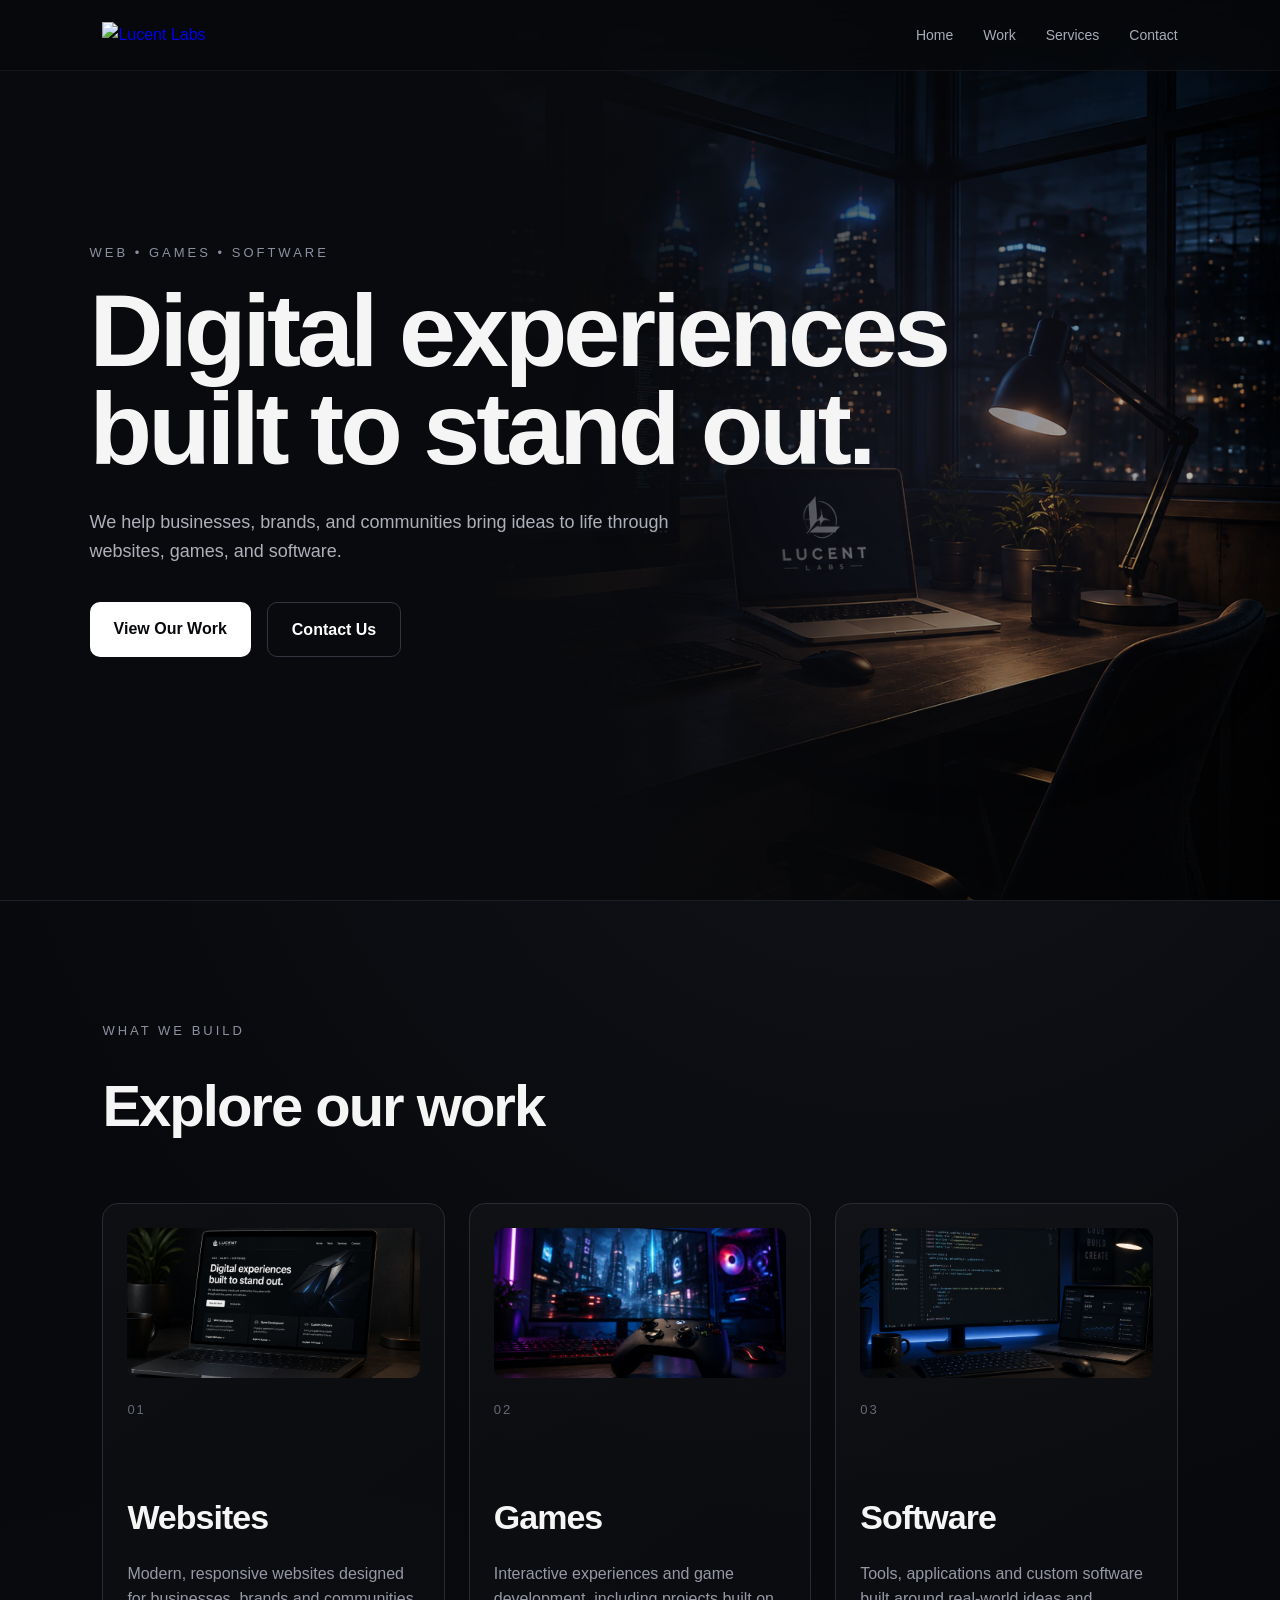
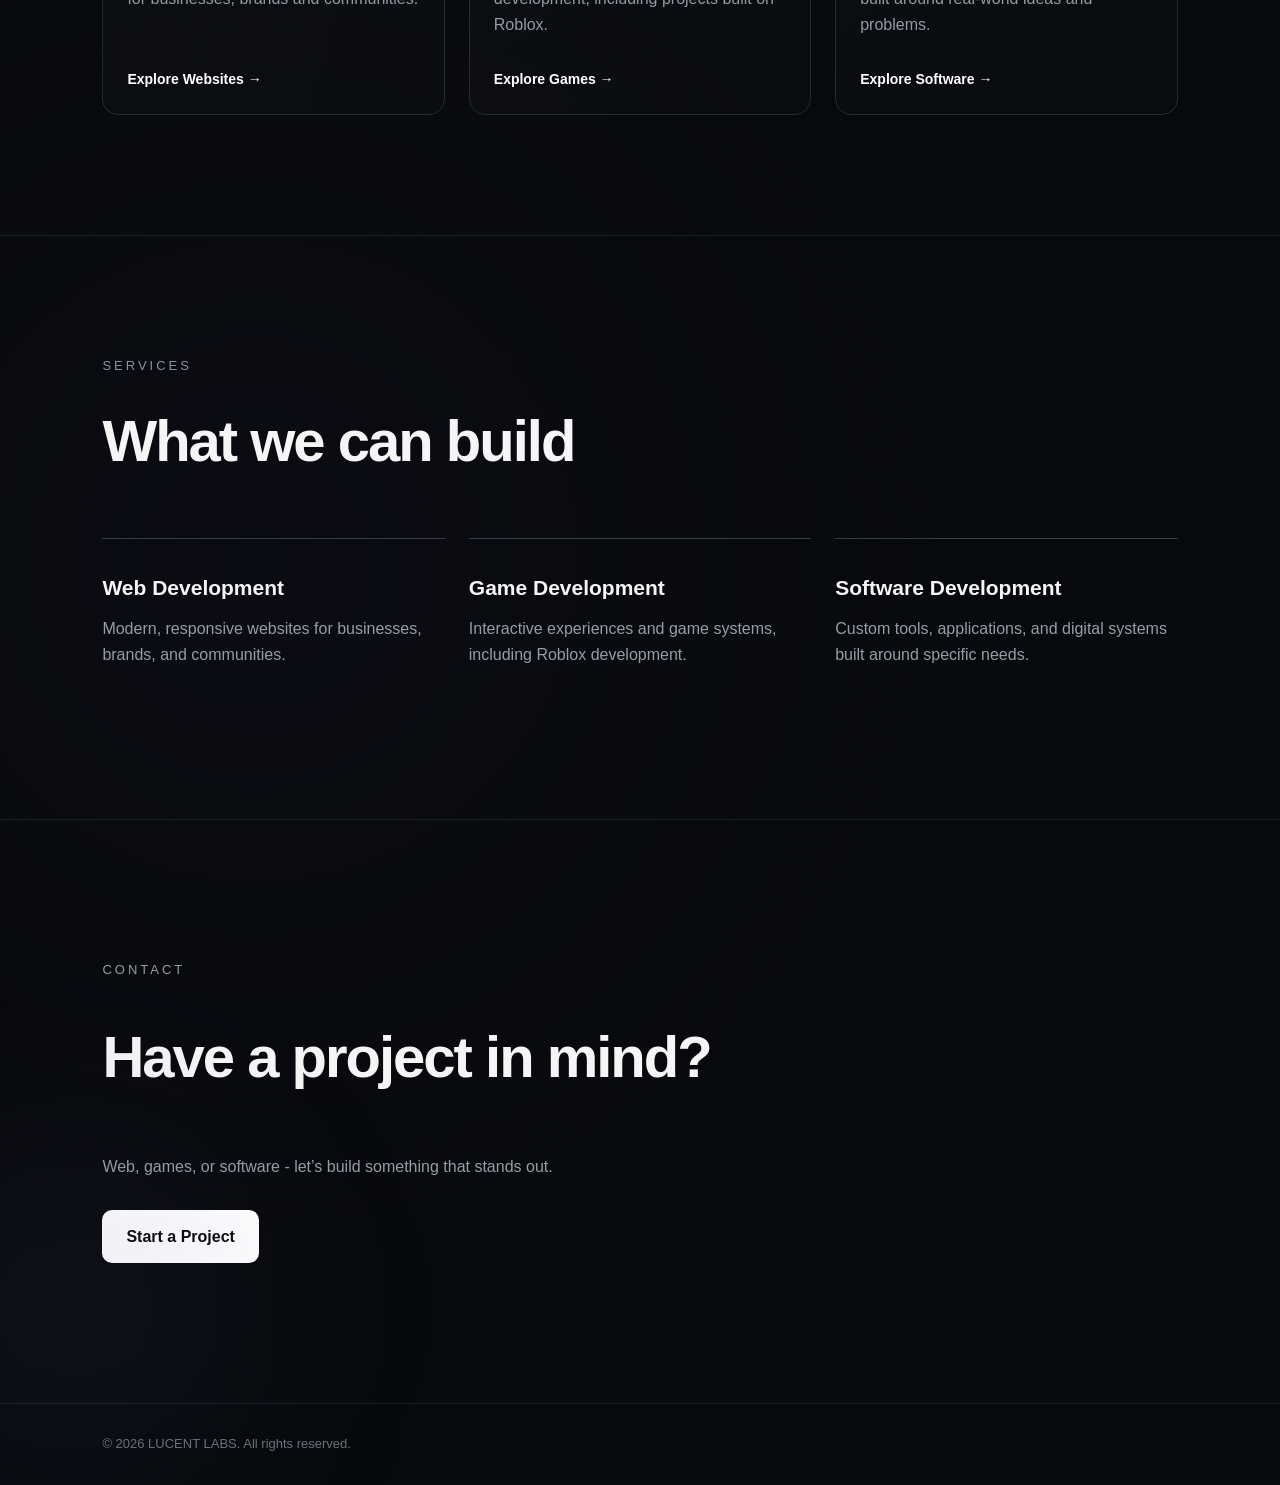
==== index.html @ 52d4daa7 "Add files via upload" ====
<!DOCTYPE html>

<html lang="en">

<head>

    <meta charset="UTF-8">

    <meta
        name="viewport"
        content="width=device-width, initial-scale=1.0"
    >

    <title>Lucent Labs | Digital Development</title>

    <link
        rel="stylesheet"
        href="style.css"
    >

</head>

<body>


    <!-- NAVIGATION -->

    <nav class="navbar">

       <a href="index.html" class="brand-logo">
    <img src="images/lucent-logo.png" alt="Lucent Labs">
</a>

        <div class="nav-links">

            <a href="#home">Home</a>

            <a href="#work">Work</a>

            <a href="#services">Services</a>

            <a href="#contact">Contact</a>

        </div>

    </nav>


    <!-- HERO SECTION -->

    <section
        class="hero"
        id="home"
    >

        <div class="hero-content">

            <p class="hero-label">
                WEB • GAMES • SOFTWARE
            </p>

            <h1>
               Digital experiences built to stand out.
            </h1>

            <p class="hero-description">

                We help businesses, brands, and communities bring ideas to life through websites, games, and software.

            </p>

            <div class="hero-buttons">

                <a
                    href="#work"
                    class="button primary-button"
                >
                    View Our Work
                </a>

                <a
                    href="#contact"
                    class="button secondary-button"
                >
                    Contact Us
                </a>

            </div>

        </div>

    </section>


    <!-- WORK -->

    <section
    class="section"
    id="work"
>

    <p class="section-label">
        WHAT WE BUILD
    </p>

    <h2>
        Explore our work
    </h2>

   <div class="work-categories">

    <!-- WEBSITES -->
    <div class="work-category">

        <div class="category-image">
            <img
                src="images/websites-preview.png"
                alt="Website development"
            >
        </div>

        <span class="category-number">
            01
        </span>

        <h3>
            Websites
        </h3>

        <p>
            Modern, responsive websites
            designed for businesses,
            brands and communities.
        </p>

        <a href="websites.html">
            Explore Websites →
        </a>

    </div>


    <!-- GAMES -->
    <div class="work-category">

        <div class="category-image">
            <img
                src="images/games-preview.png"
                alt="Game development"
            >
        </div>

        <span class="category-number">
            02
        </span>

        <h3>
            Games
        </h3>

        <p>
            Interactive experiences and
            game development, including
            projects built on Roblox.
        </p>

        <a href="games.html">
            Explore Games →
        </a>

    </div>


    <!-- SOFTWARE -->
    <div class="work-category">

        <div class="category-image">
            <img
                src="images/software-preview.png"
                alt="Software development"
            >
        </div>

        <span class="category-number">
            03
        </span>

        <h3>
            Software
        </h3>

        <p>
            Tools, applications and
            custom software built around
            real-world ideas and problems.
        </p>

        <a href="software.html">
            Explore Software →
        </a>

    </div>

</div>

</section>


    <!-- SERVICES -->

    <section
        class="section"
        id="services"
    >

        <p class="section-label">
            SERVICES
        </p>

        <h2>
            What we can build
        </h2>

        <div class="services">

            <div class="service">

                <h3>
                    Web Development
                </h3>

                <p>
                   Modern, responsive websites for businesses, brands, and communities.
                </p>

            </div>


            <div class="service">

                <h3>
                    Game Development
                </h3>

                <p>
                   Interactive experiences and game systems, including Roblox development.
                </p>

            </div>


            <div class="service">

                <h3>
                   Software Development
                </h3>

                <p>
                    Custom tools, applications, and digital systems built around specific needs.
                </p>

            </div>

        </div>

    </section>


    <!-- CONTACT -->

    <section
        class="contact"
        id="contact"
    >

        <p class="section-label">
            CONTACT
        </p>

        <h2>
            Have a project in mind?
        </h2>

        <p>
           Web, games, or software - let’s build something that stands out.
        </p>

        <a
            href="mailto:your@email.com"
            class="button primary-button"
        >
            Start a Project
        </a>

    </section>


    <!-- FOOTER -->

    <footer>

        <p>
            © 2026 LUCENT LABS. All rights reserved.
        </p>

    </footer>


    <script src="script.js"></script>

</body>

</html>
---- style.css ----
/* ---------------------------------
   RESET
--------------------------------- */

* {
    margin: 0;
    padding: 0;
    box-sizing: border-box;
}

html {
    scroll-behavior: smooth;
}

body {
    font-family: Arial, Helvetica, sans-serif;
    background:
        radial-gradient(
            circle at 70% 20%,
            rgba(80, 80, 110, 0.14),
            transparent 35%
        ),
        radial-gradient(
            circle at 20% 70%,
            rgba(40, 40, 70, 0.10),
            transparent 30%
        ),
        #08090c;

    color: #f5f5f5;
    line-height: 1.6;
    overflow-x: hidden;
}


/* ---------------------------------
   NAVIGATION
--------------------------------- */

.navbar {
    width: 100%;
    padding: 22px 8%;

    display: flex;
    align-items: center;
    justify-content: space-between;

    position: fixed;
    top: 0;
    left: 0;

    background: rgba(8, 9, 12, 0.72);
    backdrop-filter: blur(16px);

    border-bottom: 1px solid rgba(255, 255, 255, 0.05);

    z-index: 1000;
}

/* ---------------------------------
   BRAND / LOGO
--------------------------------- */

.brand-logo {
    display: flex;
    align-items: center;
    text-decoration: none;
}

.brand-logo img {
    width: 210px;
    height: auto;
    display: block;
    object-fit: contain;
}


.nav-links {
    display: flex;
    gap: 30px;
}

.nav-links a {
    color: #a9acb7;
    text-decoration: none;
    font-size: 14px;

    transition:
        color 0.2s ease,
        transform 0.2s ease;
}

.nav-links a:hover {
    color: #ffffff;
    transform: translateY(-2px);
}


/* ---------------------------------
   HERO
--------------------------------- */

.hero {
    min-height: 100vh;
    display: flex;
    align-items: center;

    background-image:
        linear-gradient(
            90deg,
            #090a0d 0%,
            #090a0d 35%,
            rgba(9, 10, 13, 0.92) 50%,
            rgba(9, 10, 13, 0.55) 70%,
            rgba(9, 10, 13, 0.15) 100%
        ),
        url("images/Hero-background.png");

    background-size: cover;
    background-position: center right;
    background-repeat: no-repeat;
}

.hero::before {
    content: "";

    position: absolute;

    width: 420px;
    height: 420px;

    right: 8%;
    top: 24%;

    background: rgba(110, 110, 160, 0.12);

    border-radius: 50%;

    filter: blur(100px);

    pointer-events: none;
}

.hero-content {
    max-width: 900px;
    position: relative;
    z-index: 2;

    margin-left: 7%;
}

.hero-label,
.section-label {
    color: #8d90a0;

    font-size: 13px;
    letter-spacing: 3px;

    margin-bottom: 18px;
}

.hero h1 {
    font-size: clamp(54px, 8vw, 105px);

    line-height: 0.96;

    max-width: 1000px;

    letter-spacing: -4px;

    margin-bottom: 30px;
}

.hero-description {
    color: #aeb0b9;

    max-width: 620px;

    font-size: 18px;

    margin-bottom: 36px;
}


/* ---------------------------------
   BUTTONS
--------------------------------- */

.hero-buttons {
    display: flex;
    gap: 16px;
    flex-wrap: wrap;
}

.button {
    display: inline-block;

    padding: 14px 24px;

    border-radius: 10px;

    text-decoration: none;

    font-weight: 600;

    transition:
        transform 0.2s ease,
        background 0.2s ease,
        border-color 0.2s ease,
        box-shadow 0.2s ease;
}

.primary-button {
    background: white;
    color: #08090c;

    box-shadow: 0 0 0 rgba(255, 255, 255, 0);
}

.primary-button:hover {
    transform: translateY(-3px);

    box-shadow:
        0 10px 30px rgba(255, 255, 255, 0.10);
}

.secondary-button {
    border: 1px solid #34363f;
    color: white;
}

.secondary-button:hover {
    transform: translateY(-3px);

    background: #15161c;
    border-color: #555865;
}


/* ---------------------------------
   GENERAL SECTIONS
--------------------------------- */

.section {
    padding: 120px 8%;

    border-top: 1px solid #1d1f27;
}

.section h2,
.contact h2 {
    font-size: clamp(38px, 5vw, 58px);

    letter-spacing: -2px;

    margin-bottom: 50px;
}


/* ---------------------------------
   PROJECTS
--------------------------------- */

.projects {
    display: grid;

    grid-template-columns:
        repeat(3, 1fr);

    gap: 24px;
}

.project-card {
    padding: 16px;

    border: 1px solid #23252d;

    border-radius: 16px;

    background:
        linear-gradient(
            145deg,
            rgba(255, 255, 255, 0.025),
            rgba(255, 255, 255, 0.005)
        ),
        #0d0e12;

    transition:
        transform 0.25s ease,
        border-color 0.25s ease,
        box-shadow 0.25s ease;
}

.project-card:hover {
    transform: translateY(-8px);

    border-color: #4a4d58;

    box-shadow:
        0 20px 50px rgba(0, 0, 0, 0.25);
}

.project-image {
    height: 250px;

    background:
        linear-gradient(
            145deg,
            #17191f,
            #111217
        );

    border-radius: 12px;

    display: flex;

    align-items: center;
    justify-content: center;

    color: #70737f;

    margin-bottom: 22px;

    border:
        1px solid rgba(255, 255, 255, 0.035);
}

.project-card h3 {
    font-size: 20px;

    margin-bottom: 8px;
}

.project-card p {
    color: #9699a5;
}


/* ---------------------------------
   SERVICES
--------------------------------- */

.services {
    display: grid;

    grid-template-columns:
        repeat(3, 1fr);

    gap: 24px;
}

.service {
    padding: 32px 0;

    border-top:
        1px solid #3a3c46;
}

.service h3 {
    margin-bottom: 12px;

    font-size: 21px;
}

.service p {
    color: #999ca7;
}


/* ---------------------------------
   CONTACT
--------------------------------- */

.contact {
    padding: 140px 8%;

    border-top: 1px solid #1d1f27;

    position: relative;
}

.contact::before {
    content: "";

    position: absolute;

    width: 350px;
    height: 350px;

    left: -100px;
    bottom: -80px;

    background: rgba(90, 90, 140, 0.10);

    border-radius: 50%;

    filter: blur(100px);

    pointer-events: none;
}

.contact p {
    color: #999ca7;

    margin-bottom: 30px;

    max-width: 520px;
}

/* ---------------------------------
   WORK CATEGORIES
--------------------------------- */

.work-categories {
    display: grid;
    grid-template-columns: repeat(3, 1fr);
    gap: 24px;
    align-items: stretch;
}


.work-category {
    min-height: 460px;
    padding: 24px;

    display: flex;
    flex-direction: column;

    border: 1px solid #292b34;
    border-radius: 16px;

    background: linear-gradient(
        145deg,
        rgba(255, 255, 255, 0.025),
        rgba(255, 255, 255, 0.008)
    );

    transition:
        transform 0.25s ease,
        border-color 0.25s ease,
        background 0.25s ease;
}

.category-image {
    width: 100%;
    height: 150px;
    overflow: hidden;
    border-radius: 10px;
    margin-bottom: 22px;
}

.category-image img {
    width: 100%;
    height: 100%;
    object-fit: cover;
    display: block;
}

.work-category:hover .category-image img {
    transform: scale(1.04);
    filter: brightness(0.85);
}


.work-category:hover {
    transform: translateY(-8px);

    border-color: #555865;

    background:
        linear-gradient(
            145deg,
            rgba(255, 255, 255, 0.045),
            rgba(255, 255, 255, 0.008)
        ),
        #0d0e12;
}


.category-number {
    color: #666975;

    font-size: 13px;

    letter-spacing: 2px;

    margin-bottom: 70px;
}


.work-category h3 {
    font-size: 34px;

    letter-spacing: -1px;

    margin-bottom: 16px;
}


.work-category p {
    color: #9699a5;

    margin-bottom: 30px;

    max-width: 320px;
}


.work-category a {
    margin-top: auto;

    color: white;

    text-decoration: none;

    font-size: 14px;

    font-weight: 600;

    transition: 0.2s ease;
}


.work-category a:hover {
    opacity: 0.65;
}


/* MOBILE */

@media (max-width: 800px) {

    .work-categories {
        grid-template-columns: 1fr;
    }

}

/* ---------------------------------
   FOOTER
--------------------------------- */

footer {
    padding: 30px 8%;

    border-top: 1px solid #1d1f27;

    color: #6e707a;

    font-size: 13px;
}


/* ---------------------------------
   SCROLL ANIMATIONS
--------------------------------- */

.reveal {
    opacity: 0;

    transform: translateY(35px);

    transition:
        opacity 0.7s ease,
        transform 0.7s ease;
}

.reveal.active {
    opacity: 1;

    transform: translateY(0);
}


/* ---------------------------------
   HERO ENTRANCE
--------------------------------- */

.hero-content > * {
    opacity: 0;

    transform: translateY(25px);

    animation:
        heroFade 0.8s ease forwards;
}

.hero-content > *:nth-child(1) {
    animation-delay: 0.1s;
}

.hero-content > *:nth-child(2) {
    animation-delay: 0.22s;
}

.hero-content > *:nth-child(3) {
    animation-delay: 0.34s;
}

.hero-content > *:nth-child(4) {
    animation-delay: 0.46s;
}

@keyframes heroFade {
    to {
        opacity: 1;
        transform: translateY(0);
    }
}


/* ---------------------------------
   MOBILE
--------------------------------- */

@media (max-width: 800px) {

    .navbar {
        padding:
            20px 6%;
    }

    .nav-links {
        display: none;
    }

    .hero {
        padding:
            120px 6%
            70px;
    }

    .hero h1 {
        font-size: 52px;

        letter-spacing: -2px;
    }

    .section,
    .contact {
        padding:
            90px 6%;
    }

    .projects,
    .services {
        grid-template-columns:
            1fr;
    }

    .project-image {
        height: 220px;
    }

}
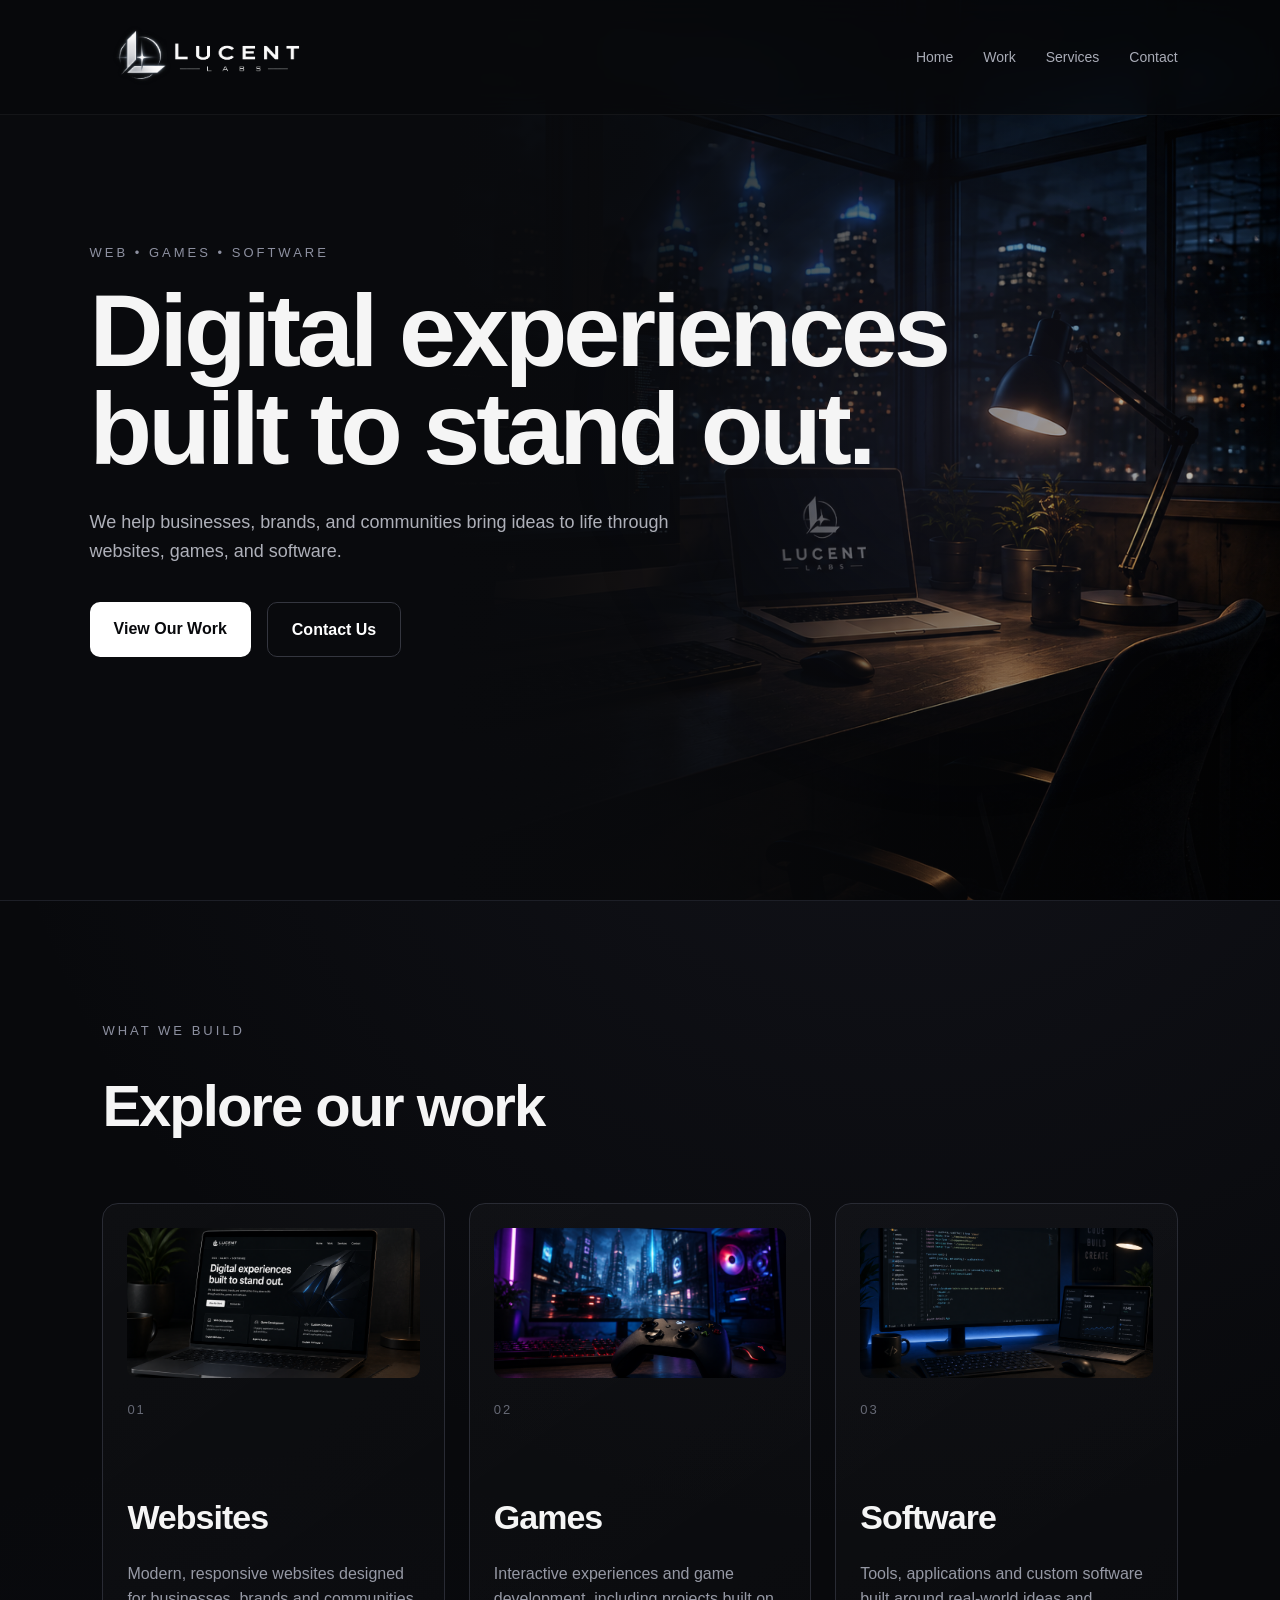
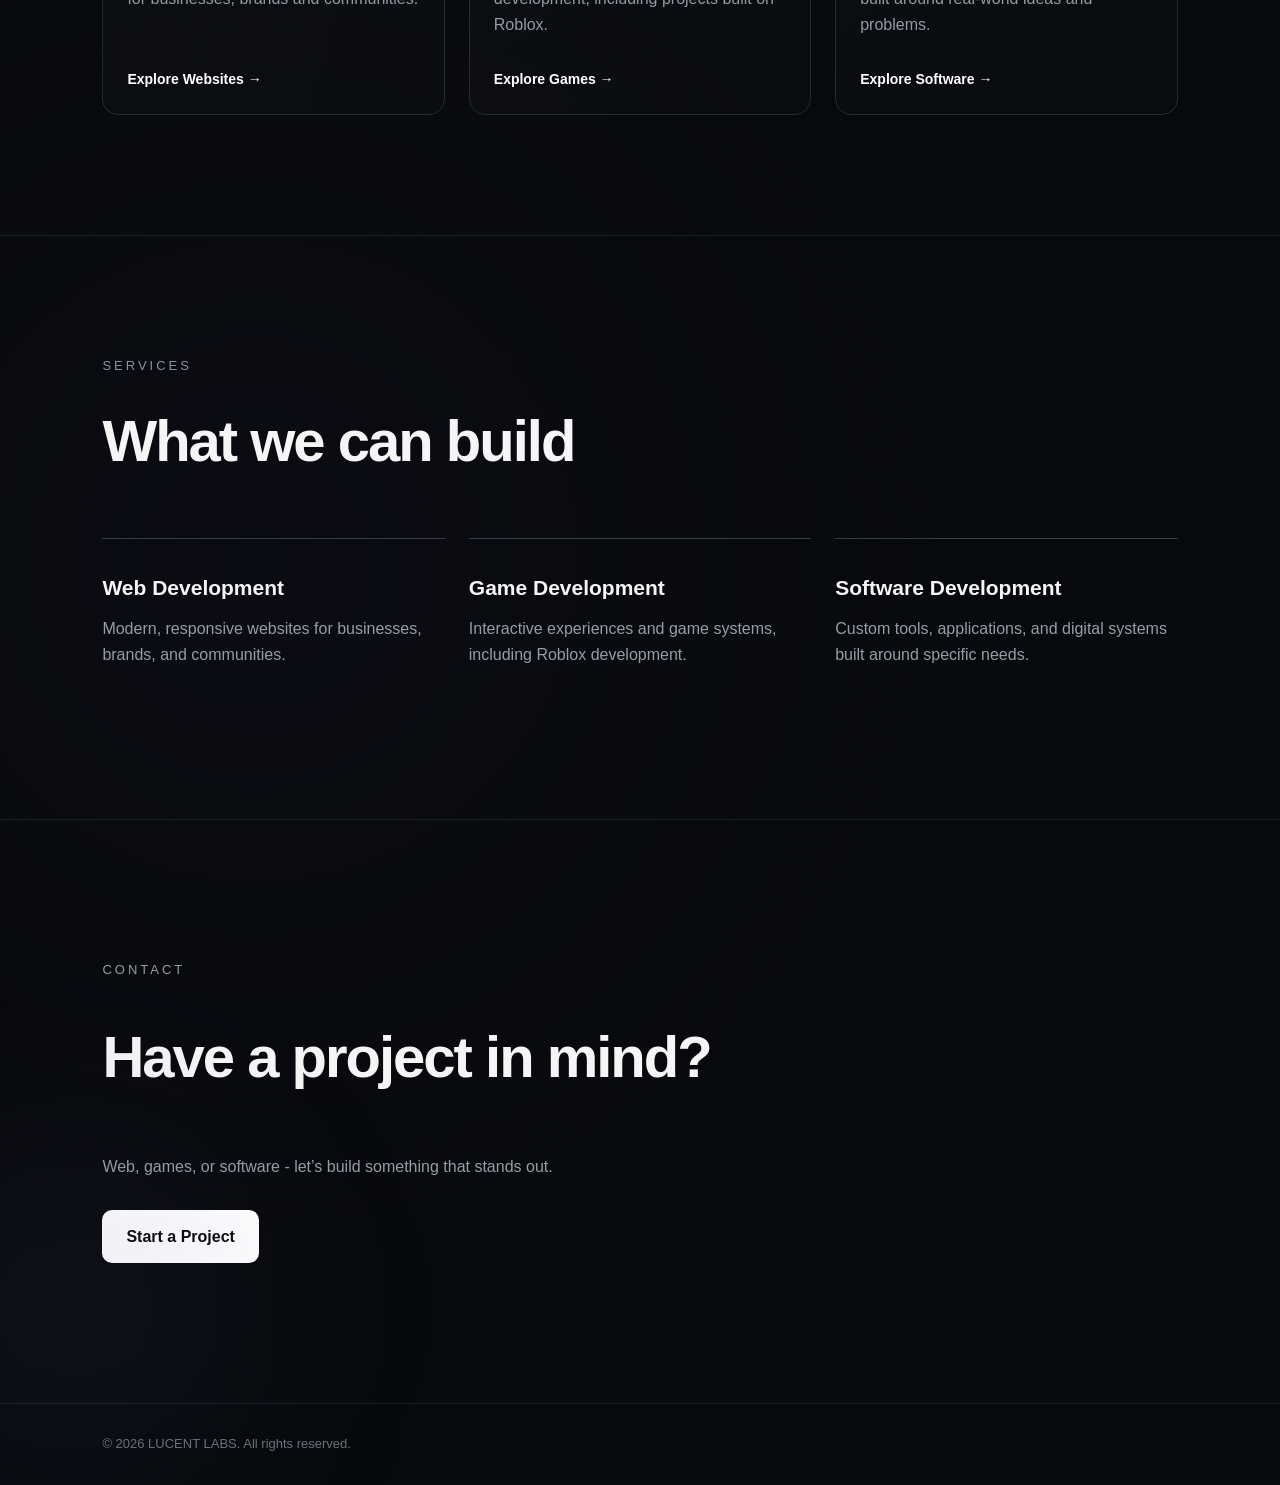
==== commit abedc2e2: "Added contact page and added discord link" ====
--- a/index.html
+++ b/index.html
@@ -286,7 +286,7 @@
         </p>
 
         <a
-            href="mailto:your@email.com"
+            href="contact.html"
             class="button primary-button"
         >
             Start a Project
--- a/style.css
+++ b/style.css
@@ -525,6 +525,166 @@
     opacity: 0.65;
 }
 
+/* ---------------------------------
+   CONTACT PAGE
+---------------------------------- */
+
+.contact-page {
+    min-height: 100vh;
+    padding: 180px 8% 100px;
+    background:
+        radial-gradient(
+            circle at 80% 20%,
+            rgba(255, 255, 255, 0.04),
+            transparent 35%
+        ),
+        #090a0d;
+}
+
+.contact-page h1 {
+    max-width: 850px;
+    margin-top: 18px;
+    margin-bottom: 24px;
+
+    font-size: clamp(48px, 7vw, 90px);
+    line-height: 0.95;
+    letter-spacing: -3px;
+}
+
+.contact-intro {
+    max-width: 720px;
+
+    color: #a6a9b2;
+
+    font-size: 18px;
+    line-height: 1.7;
+
+    margin-bottom: 70px;
+}
+
+
+/* CONTACT CARDS */
+
+.contact-options {
+    display: grid;
+    grid-template-columns: repeat(2, 1fr);
+
+    gap: 24px;
+
+    max-width: 1100px;
+}
+
+.contact-card {
+    min-height: 320px;
+
+    padding: 36px;
+
+    display: flex;
+    flex-direction: column;
+
+    border: 1px solid #292b34;
+    border-radius: 16px;
+
+    background: linear-gradient(
+        145deg,
+        rgba(255, 255, 255, 0.025),
+        rgba(255, 255, 255, 0.008)
+    );
+
+    transition:
+        transform 0.25s ease,
+        border-color 0.25s ease;
+}
+
+.contact-card:hover {
+    transform: translateY(-6px);
+    border-color: #4a4d58;
+}
+
+.contact-number {
+    color: #6f727c;
+
+    font-size: 13px;
+    letter-spacing: 2px;
+
+    margin-bottom: 40px;
+}
+
+.contact-card h2 {
+    font-size: 34px;
+
+    margin-bottom: 16px;
+}
+
+.contact-card p {
+    max-width: 440px;
+
+    color: #9c9fa8;
+
+    line-height: 1.7;
+}
+
+.contact-link {
+    margin-top: auto;
+
+    color: #ffffff;
+
+    text-decoration: none;
+
+    font-weight: 600;
+}
+
+.contact-link:hover {
+    opacity: 0.7;
+}
+
+
+/* CONTACT INFORMATION */
+
+.contact-note {
+    max-width: 900px;
+
+    margin-top: 100px;
+    padding-top: 60px;
+
+    border-top: 1px solid #292b34;
+}
+
+.contact-note h2 {
+    font-size: 42px;
+
+    margin-top: 14px;
+    margin-bottom: 20px;
+}
+
+.contact-note p:last-child {
+    max-width: 700px;
+
+    color: #9c9fa8;
+
+    line-height: 1.7;
+}
+
+
+/* MOBILE */
+
+@media (max-width: 800px) {
+
+    .contact-page {
+        padding:
+            140px 6%
+            80px;
+    }
+
+    .contact-options {
+        grid-template-columns: 1fr;
+    }
+
+    .contact-page h1 {
+        letter-spacing: -2px;
+    }
+
+}
 
 /* MOBILE */
 
@@ -652,4 +812,5 @@
         height: 220px;
     }
 
-}+}
+
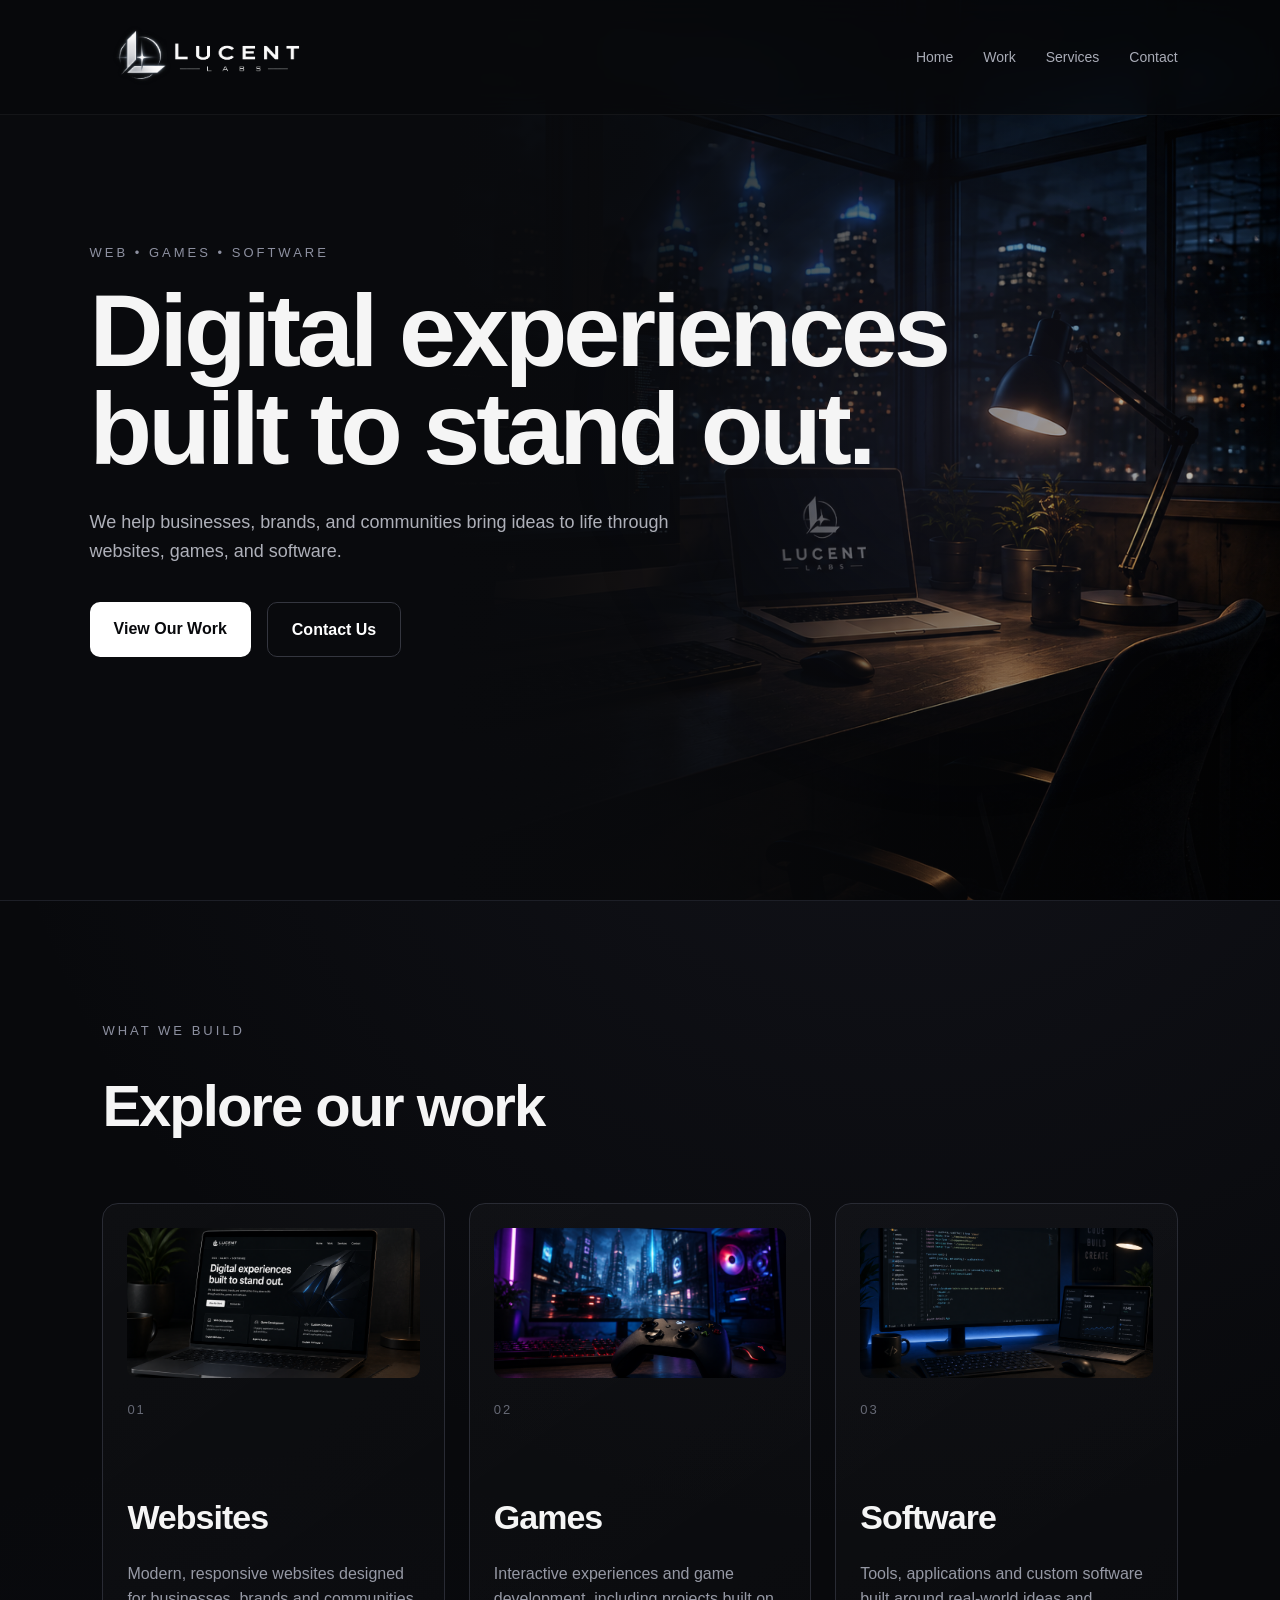
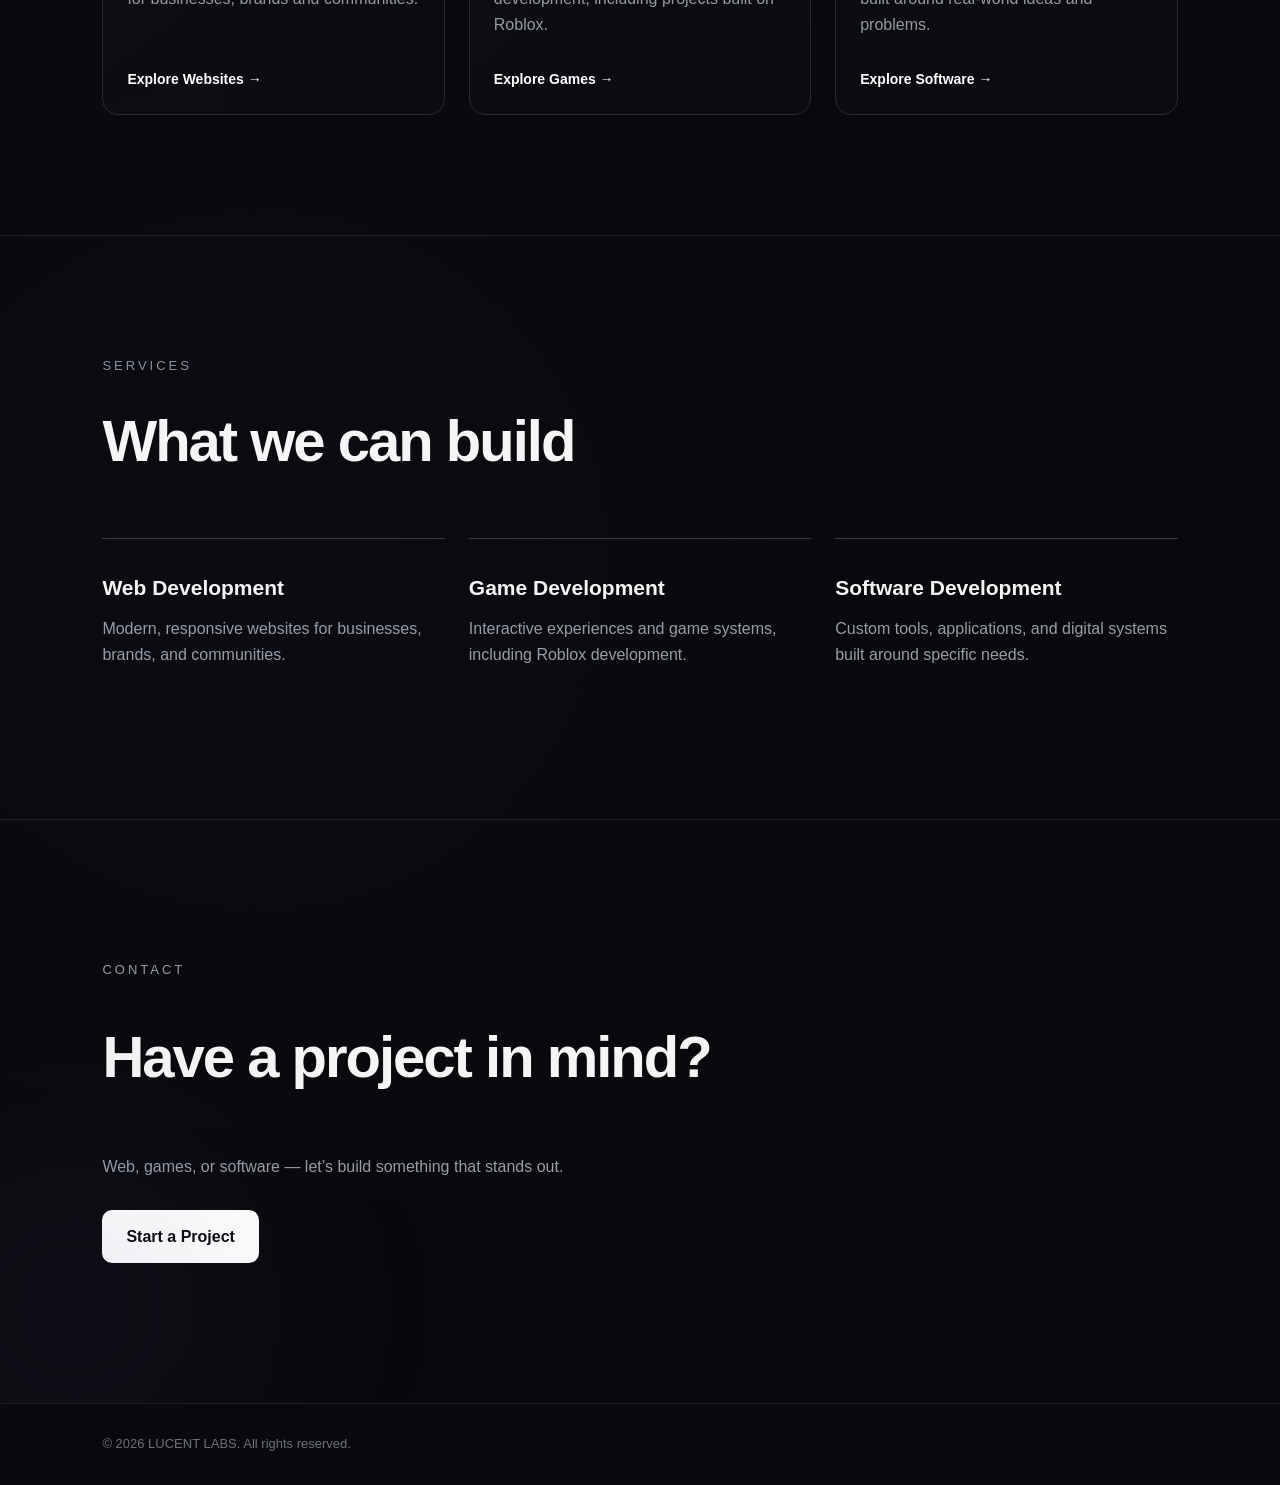
==== commit fe859046: "Mobile update and backend script fix" ====
--- a/index.html
+++ b/index.html
@@ -23,30 +23,223 @@
 <body>
 
 
-    <!-- NAVIGATION -->
+    <!-- =========================================
+         NAVIGATION
+    ========================================== -->
 
     <nav class="navbar">
 
-       <a href="index.html" class="brand-logo">
-    <img src="images/lucent-logo.png" alt="Lucent Labs">
-</a>
+        <a
+            href="index.html"
+            class="brand-logo"
+        >
+            <img
+                src="images/lucent-logo.png"
+                alt="Lucent Labs"
+            >
+        </a>
+
+
+        <!-- DESKTOP NAVIGATION -->
 
         <div class="nav-links">
 
-            <a href="#home">Home</a>
-
-            <a href="#work">Work</a>
-
-            <a href="#services">Services</a>
-
-            <a href="#contact">Contact</a>
+            <a href="#home">
+                Home
+            </a>
+
+            <a href="#work">
+                Work
+            </a>
+
+            <a href="#services">
+                Services
+            </a>
+
+            <a href="#contact">
+                Contact
+            </a>
 
         </div>
 
+
+        <!-- MOBILE MENU BUTTON -->
+
+        <button
+            class="mobile-menu-button"
+            id="mobileMenuButton"
+            aria-label="Open navigation"
+            aria-expanded="false"
+        >
+
+            <span></span>
+            <span></span>
+            <span></span>
+
+        </button>
+
     </nav>
 
 
-    <!-- HERO SECTION -->
+    <!-- =========================================
+         MOBILE MENU OVERLAY
+    ========================================== -->
+
+    <div
+        class="mobile-menu-overlay"
+        id="mobileMenuOverlay"
+    ></div>
+
+
+    <!-- =========================================
+         MOBILE SIDE MENU
+    ========================================== -->
+
+    <aside
+        class="mobile-menu"
+        id="mobileMenu"
+        aria-hidden="true"
+    >
+
+        <div class="mobile-menu-top">
+
+            <div>
+
+                <span class="mobile-menu-label">
+                    LUCENT LABS
+                </span>
+
+                <p>
+                    Navigation
+                </p>
+
+            </div>
+
+
+            <button
+                class="mobile-menu-close"
+                id="mobileMenuClose"
+                aria-label="Close navigation"
+            >
+                ×
+            </button>
+
+        </div>
+
+
+        <nav class="mobile-menu-nav">
+
+            <a href="#home">
+
+                <span>
+                    01
+                </span>
+
+                <strong>
+                    Home
+                </strong>
+
+            </a>
+
+
+            <a href="#work">
+
+                <span>
+                    02
+                </span>
+
+                <strong>
+                    Our Work
+                </strong>
+
+            </a>
+
+
+            <a href="#services">
+
+                <span>
+                    03
+                </span>
+
+                <strong>
+                    Services
+                </strong>
+
+            </a>
+
+
+            <a href="websites.html">
+
+                <span>
+                    04
+                </span>
+
+                <strong>
+                    Websites
+                </strong>
+
+            </a>
+
+
+            <a href="games.html">
+
+                <span>
+                    05
+                </span>
+
+                <strong>
+                    Games
+                </strong>
+
+            </a>
+
+
+            <a href="software.html">
+
+                <span>
+                    06
+                </span>
+
+                <strong>
+                    Software
+                </strong>
+
+            </a>
+
+
+            <a href="#contact">
+
+                <span>
+                    07
+                </span>
+
+                <strong>
+                    Contact
+                </strong>
+
+            </a>
+
+        </nav>
+
+
+        <div class="mobile-menu-footer">
+
+            <span>
+                WEB • GAMES • SOFTWARE
+            </span>
+
+            <span>
+                © 2026
+            </span>
+
+        </div>
+
+    </aside>
+
+
+    <!-- =========================================
+         HERO
+    ========================================== -->
 
     <section
         class="hero"
@@ -60,14 +253,16 @@
             </p>
 
             <h1>
-               Digital experiences built to stand out.
+                Digital experiences built to stand out.
             </h1>
 
             <p class="hero-description">
 
-                We help businesses, brands, and communities bring ideas to life through websites, games, and software.
+                We help businesses, brands, and communities bring
+                ideas to life through websites, games, and software.
 
             </p>
+
 
             <div class="hero-buttons">
 
@@ -92,121 +287,134 @@
     </section>
 
 
-    <!-- WORK -->
+    <!-- =========================================
+         WORK
+    ========================================== -->
 
     <section
-    class="section"
-    id="work"
->
-
-    <p class="section-label">
-        WHAT WE BUILD
-    </p>
-
-    <h2>
-        Explore our work
-    </h2>
-
-   <div class="work-categories">
-
-    <!-- WEBSITES -->
-    <div class="work-category">
-
-        <div class="category-image">
-            <img
-                src="images/websites-preview.png"
-                alt="Website development"
-            >
+        class="section"
+        id="work"
+    >
+
+        <p class="section-label">
+            WHAT WE BUILD
+        </p>
+
+        <h2>
+            Explore our work
+        </h2>
+
+
+        <div class="work-categories">
+
+
+            <!-- WEBSITES -->
+
+            <div class="work-category">
+
+                <div class="category-image">
+
+                    <img
+                        src="images/websites-preview.png"
+                        alt="Website development"
+                    >
+
+                </div>
+
+
+                <span class="category-number">
+                    01
+                </span>
+
+                <h3>
+                    Websites
+                </h3>
+
+                <p>
+                    Modern, responsive websites designed for
+                    businesses, brands and communities.
+                </p>
+
+                <a href="websites.html">
+                    Explore Websites →
+                </a>
+
+            </div>
+
+
+            <!-- GAMES -->
+
+            <div class="work-category">
+
+                <div class="category-image">
+
+                    <img
+                        src="images/games-preview.png"
+                        alt="Game development"
+                    >
+
+                </div>
+
+                <span class="category-number">
+                    02
+                </span>
+
+                <h3>
+                    Games
+                </h3>
+
+                <p>
+                    Interactive experiences and game development,
+                    including projects built on Roblox.
+                </p>
+
+                <a href="games.html">
+                    Explore Games →
+                </a>
+
+            </div>
+
+
+            <!-- SOFTWARE -->
+
+            <div class="work-category">
+
+                <div class="category-image">
+
+                    <img
+                        src="images/software-preview.png"
+                        alt="Software development"
+                    >
+
+                </div>
+
+                <span class="category-number">
+                    03
+                </span>
+
+                <h3>
+                    Software
+                </h3>
+
+                <p>
+                    Tools, applications and custom software built
+                    around real-world ideas and problems.
+                </p>
+
+                <a href="software.html">
+                    Explore Software →
+                </a>
+
+            </div>
+
         </div>
 
-        <span class="category-number">
-            01
-        </span>
-
-        <h3>
-            Websites
-        </h3>
-
-        <p>
-            Modern, responsive websites
-            designed for businesses,
-            brands and communities.
-        </p>
-
-        <a href="websites.html">
-            Explore Websites →
-        </a>
-
-    </div>
-
-
-    <!-- GAMES -->
-    <div class="work-category">
-
-        <div class="category-image">
-            <img
-                src="images/games-preview.png"
-                alt="Game development"
-            >
-        </div>
-
-        <span class="category-number">
-            02
-        </span>
-
-        <h3>
-            Games
-        </h3>
-
-        <p>
-            Interactive experiences and
-            game development, including
-            projects built on Roblox.
-        </p>
-
-        <a href="games.html">
-            Explore Games →
-        </a>
-
-    </div>
-
-
-    <!-- SOFTWARE -->
-    <div class="work-category">
-
-        <div class="category-image">
-            <img
-                src="images/software-preview.png"
-                alt="Software development"
-            >
-        </div>
-
-        <span class="category-number">
-            03
-        </span>
-
-        <h3>
-            Software
-        </h3>
-
-        <p>
-            Tools, applications and
-            custom software built around
-            real-world ideas and problems.
-        </p>
-
-        <a href="software.html">
-            Explore Software →
-        </a>
-
-    </div>
-
-</div>
-
-</section>
-
-
-    <!-- SERVICES -->
+    </section>
+
+
+    <!-- =========================================
+         SERVICES
+    ========================================== -->
 
     <section
         class="section"
@@ -221,7 +429,9 @@
             What we can build
         </h2>
 
+
         <div class="services">
+
 
             <div class="service">
 
@@ -230,7 +440,8 @@
                 </h3>
 
                 <p>
-                   Modern, responsive websites for businesses, brands, and communities.
+                    Modern, responsive websites for businesses,
+                    brands, and communities.
                 </p>
 
             </div>
@@ -243,7 +454,8 @@
                 </h3>
 
                 <p>
-                   Interactive experiences and game systems, including Roblox development.
+                    Interactive experiences and game systems,
+                    including Roblox development.
                 </p>
 
             </div>
@@ -252,11 +464,12 @@
             <div class="service">
 
                 <h3>
-                   Software Development
+                    Software Development
                 </h3>
 
                 <p>
-                    Custom tools, applications, and digital systems built around specific needs.
+                    Custom tools, applications, and digital systems
+                    built around specific needs.
                 </p>
 
             </div>
@@ -266,7 +479,9 @@
     </section>
 
 
-    <!-- CONTACT -->
+    <!-- =========================================
+         CONTACT
+    ========================================== -->
 
     <section
         class="contact"
@@ -282,7 +497,8 @@
         </h2>
 
         <p>
-           Web, games, or software - let’s build something that stands out.
+            Web, games, or software — let’s build something
+            that stands out.
         </p>
 
         <a
@@ -295,7 +511,9 @@
     </section>
 
 
-    <!-- FOOTER -->
+    <!-- =========================================
+         FOOTER
+    ========================================== -->
 
     <footer>
 
--- a/style.css
+++ b/style.css
@@ -1,6 +1,6 @@
-/* ---------------------------------
+/* =============================================
    RESET
---------------------------------- */
+============================================= */
 
 * {
     margin: 0;
@@ -8,12 +8,18 @@
     box-sizing: border-box;
 }
 
+
 html {
     scroll-behavior: smooth;
 }
 
+
 body {
-    font-family: Arial, Helvetica, sans-serif;
+    font-family:
+        Arial,
+        Helvetica,
+        sans-serif;
+
     background:
         radial-gradient(
             circle at 70% 20%,
@@ -28,17 +34,30 @@
         #08090c;
 
     color: #f5f5f5;
+
     line-height: 1.6;
+
     overflow-x: hidden;
 }
 
 
-/* ---------------------------------
+body.menu-open {
+    overflow: hidden;
+}
+
+
+button {
+    font: inherit;
+}
+
+
+/* =============================================
    NAVIGATION
---------------------------------- */
+============================================= */
 
 .navbar {
     width: 100%;
+
     padding: 22px 8%;
 
     display: flex;
@@ -46,43 +65,65 @@
     justify-content: space-between;
 
     position: fixed;
+
     top: 0;
     left: 0;
 
-    background: rgba(8, 9, 12, 0.72);
-    backdrop-filter: blur(16px);
-
-    border-bottom: 1px solid rgba(255, 255, 255, 0.05);
+    background:
+        rgba(8, 9, 12, 0.72);
+
+    backdrop-filter:
+        blur(16px);
+
+    -webkit-backdrop-filter:
+        blur(16px);
+
+    border-bottom:
+        1px solid rgba(255, 255, 255, 0.05);
 
     z-index: 1000;
 }
 
-/* ---------------------------------
-   BRAND / LOGO
---------------------------------- */
+
+/* =============================================
+   BRAND
+============================================= */
 
 .brand-logo {
     display: flex;
     align-items: center;
+
     text-decoration: none;
 }
+
 
 .brand-logo img {
     width: 210px;
+
     height: auto;
+
     display: block;
+
     object-fit: contain;
 }
 
+
+/* =============================================
+   DESKTOP NAV
+============================================= */
 
 .nav-links {
     display: flex;
+
     gap: 30px;
 }
+
 
 .nav-links a {
     color: #a9acb7;
+
     text-decoration: none;
+
     font-size: 14px;
 
     transition:
@@ -90,20 +131,37 @@
         transform 0.2s ease;
 }
 
+
 .nav-links a:hover {
     color: #ffffff;
-    transform: translateY(-2px);
-}
-
-
-/* ---------------------------------
+
+    transform:
+        translateY(-2px);
+}
+
+
+/* =============================================
+   MOBILE MENU DEFAULTS
+============================================= */
+
+.mobile-menu-button,
+.mobile-menu,
+.mobile-menu-overlay {
+    display: none;
+}
+
+
+/* =============================================
    HERO
---------------------------------- */
+============================================= */
 
 .hero {
     min-height: 100vh;
+
     display: flex;
     align-items: center;
+
+    position: relative;
 
     background-image:
         linear-gradient(
@@ -117,9 +175,16 @@
         url("images/Hero-background.png");
 
     background-size: cover;
-    background-position: center right;
-    background-repeat: no-repeat;
-}
+
+    background-position:
+        center right;
+
+    background-repeat:
+        no-repeat;
+
+    overflow: hidden;
+}
+
 
 .hero::before {
     content: "";
@@ -132,35 +197,48 @@
     right: 8%;
     top: 24%;
 
-    background: rgba(110, 110, 160, 0.12);
+    background:
+        rgba(110, 110, 160, 0.12);
 
     border-radius: 50%;
 
-    filter: blur(100px);
+    filter:
+        blur(100px);
 
     pointer-events: none;
 }
+
 
 .hero-content {
     max-width: 900px;
+
     position: relative;
+
     z-index: 2;
 
     margin-left: 7%;
 }
+
 
 .hero-label,
 .section-label {
     color: #8d90a0;
 
     font-size: 13px;
+
     letter-spacing: 3px;
 
     margin-bottom: 18px;
 }
 
+
 .hero h1 {
-    font-size: clamp(54px, 8vw, 105px);
+    font-size:
+        clamp(
+            54px,
+            8vw,
+            105px
+        );
 
     line-height: 0.96;
 
@@ -170,6 +248,7 @@
 
     margin-bottom: 30px;
 }
+
 
 .hero-description {
     color: #aeb0b9;
@@ -182,20 +261,25 @@
 }
 
 
-/* ---------------------------------
+/* =============================================
    BUTTONS
---------------------------------- */
+============================================= */
 
 .hero-buttons {
     display: flex;
+
     gap: 16px;
+
     flex-wrap: wrap;
 }
+
 
 .button {
     display: inline-block;
 
-    padding: 14px 24px;
+    padding:
+        14px
+        24px;
 
     border-radius: 10px;
 
@@ -210,46 +294,67 @@
         box-shadow 0.2s ease;
 }
 
+
 .primary-button {
     background: white;
+
     color: #08090c;
 
-    box-shadow: 0 0 0 rgba(255, 255, 255, 0);
-}
+    box-shadow:
+        0 0 0 rgba(255,255,255,0);
+}
+
 
 .primary-button:hover {
-    transform: translateY(-3px);
+    transform:
+        translateY(-3px);
 
     box-shadow:
-        0 10px 30px rgba(255, 255, 255, 0.10);
-}
+        0 10px 30px
+        rgba(255,255,255,0.10);
+}
+
 
 .secondary-button {
-    border: 1px solid #34363f;
+    border:
+        1px solid #34363f;
+
     color: white;
 }
 
+
 .secondary-button:hover {
-    transform: translateY(-3px);
+    transform:
+        translateY(-3px);
 
     background: #15161c;
+
     border-color: #555865;
 }
 
 
-/* ---------------------------------
+/* =============================================
    GENERAL SECTIONS
---------------------------------- */
+============================================= */
 
 .section {
-    padding: 120px 8%;
-
-    border-top: 1px solid #1d1f27;
-}
+    padding:
+        120px
+        8%;
+
+    border-top:
+        1px solid #1d1f27;
+}
+
 
 .section h2,
 .contact h2 {
-    font-size: clamp(38px, 5vw, 58px);
+    font-size:
+        clamp(
+            38px,
+            5vw,
+            58px
+        );
 
     letter-spacing: -2px;
 
@@ -257,9 +362,9 @@
 }
 
 
-/* ---------------------------------
+/* =============================================
    PROJECTS
---------------------------------- */
+============================================= */
 
 .projects {
     display: grid;
@@ -270,170 +375,189 @@
     gap: 24px;
 }
 
+
 .project-card {
+    display: block;
+
     padding: 16px;
 
-    border: 1px solid #23252d;
+    overflow: hidden;
+
+    border:
+        1px solid rgba(255,255,255,0.10);
+
+    border-radius: 22px;
+
+    background: #0f1014;
+
+    color: white;
+
+    text-decoration: none;
+
+    transition:
+        transform 0.3s ease,
+        border-color 0.3s ease,
+        background 0.3s ease,
+        box-shadow 0.3s ease;
+}
+
+
+.project-card:hover {
+    transform:
+        translateY(-6px);
+
+    border-color:
+        rgba(255,255,255,0.20);
+
+    background: #121319;
+
+    box-shadow:
+        0 20px 50px
+        rgba(0,0,0,0.25);
+}
+
+
+.project-image {
+    position: relative;
+
+    width: calc(100% - 40px);
+
+    height: 310px;
+
+    margin:
+        20px
+        20px
+        0;
+
+    overflow: hidden;
+
+    border-radius: 16px;
+
+    background: #161820;
+}
+
+
+.project-image img {
+    width: 100%;
+    height: 100%;
+
+    object-fit: cover;
+
+    display: block;
+
+    transition:
+        transform 0.5s ease;
+}
+
+
+.project-card:hover
+.project-image img {
+    transform:
+        scale(1.04);
+}
+
+
+.project-card-content {
+    padding:
+        32px
+        20px
+        24px;
+}
+
+
+.project-type {
+    display: block;
+
+    margin-bottom: 12px;
+
+    font-size: 10px;
+
+    letter-spacing: 1.8px;
+
+    color:
+        rgba(255,255,255,0.45);
+}
+
+
+.project-card-content h3 {
+    font-size: 27px;
+
+    margin-bottom: 14px;
+}
+
+
+.project-card-content p {
+    max-width: 520px;
+
+    font-size: 15px;
+
+    line-height: 1.6;
+
+    color:
+        rgba(255,255,255,0.58);
+}
+
+
+.project-link {
+    margin-top: 28px;
+
+    display: flex;
+
+    justify-content:
+        space-between;
+
+    align-items: center;
+
+    padding-top: 18px;
+
+    border-top:
+        1px solid
+        rgba(255,255,255,0.08);
+
+    font-size: 12px;
+
+    text-transform: uppercase;
+
+    letter-spacing: 1px;
+}
+
+
+/* =============================================
+   WORK CATEGORIES
+============================================= */
+
+.work-categories {
+    display: grid;
+
+    grid-template-columns:
+        repeat(3, 1fr);
+
+    gap: 24px;
+
+    align-items: stretch;
+}
+
+
+.work-category {
+    min-height: 460px;
+
+    padding: 24px;
+
+    display: flex;
+
+    flex-direction: column;
+
+    border:
+        1px solid #292b34;
 
     border-radius: 16px;
 
     background:
         linear-gradient(
             145deg,
-            rgba(255, 255, 255, 0.025),
-            rgba(255, 255, 255, 0.005)
-        ),
-        #0d0e12;
-
-    transition:
-        transform 0.25s ease,
-        border-color 0.25s ease,
-        box-shadow 0.25s ease;
-}
-
-.project-card:hover {
-    transform: translateY(-8px);
-
-    border-color: #4a4d58;
-
-    box-shadow:
-        0 20px 50px rgba(0, 0, 0, 0.25);
-}
-
-.project-image {
-    height: 250px;
-
-    background:
-        linear-gradient(
-            145deg,
-            #17191f,
-            #111217
+            rgba(255,255,255,0.025),
+            rgba(255,255,255,0.008)
         );
-
-    border-radius: 12px;
-
-    display: flex;
-
-    align-items: center;
-    justify-content: center;
-
-    color: #70737f;
-
-    margin-bottom: 22px;
-
-    border:
-        1px solid rgba(255, 255, 255, 0.035);
-}
-
-.project-card h3 {
-    font-size: 20px;
-
-    margin-bottom: 8px;
-}
-
-.project-card p {
-    color: #9699a5;
-}
-
-
-/* ---------------------------------
-   SERVICES
---------------------------------- */
-
-.services {
-    display: grid;
-
-    grid-template-columns:
-        repeat(3, 1fr);
-
-    gap: 24px;
-}
-
-.service {
-    padding: 32px 0;
-
-    border-top:
-        1px solid #3a3c46;
-}
-
-.service h3 {
-    margin-bottom: 12px;
-
-    font-size: 21px;
-}
-
-.service p {
-    color: #999ca7;
-}
-
-
-/* ---------------------------------
-   CONTACT
---------------------------------- */
-
-.contact {
-    padding: 140px 8%;
-
-    border-top: 1px solid #1d1f27;
-
-    position: relative;
-}
-
-.contact::before {
-    content: "";
-
-    position: absolute;
-
-    width: 350px;
-    height: 350px;
-
-    left: -100px;
-    bottom: -80px;
-
-    background: rgba(90, 90, 140, 0.10);
-
-    border-radius: 50%;
-
-    filter: blur(100px);
-
-    pointer-events: none;
-}
-
-.contact p {
-    color: #999ca7;
-
-    margin-bottom: 30px;
-
-    max-width: 520px;
-}
-
-/* ---------------------------------
-   WORK CATEGORIES
---------------------------------- */
-
-.work-categories {
-    display: grid;
-    grid-template-columns: repeat(3, 1fr);
-    gap: 24px;
-    align-items: stretch;
-}
-
-
-.work-category {
-    min-height: 460px;
-    padding: 24px;
-
-    display: flex;
-    flex-direction: column;
-
-    border: 1px solid #292b34;
-    border-radius: 16px;
-
-    background: linear-gradient(
-        145deg,
-        rgba(255, 255, 255, 0.025),
-        rgba(255, 255, 255, 0.008)
-    );
 
     transition:
         transform 0.25s ease,
@@ -441,42 +565,61 @@
         background 0.25s ease;
 }
 
-.category-image {
-    width: 100%;
-    height: 150px;
-    overflow: hidden;
-    border-radius: 10px;
-    margin-bottom: 22px;
-}
-
-.category-image img {
-    width: 100%;
-    height: 100%;
-    object-fit: cover;
-    display: block;
-}
-
-.work-category:hover .category-image img {
-    transform: scale(1.04);
-    filter: brightness(0.85);
-}
-
 
 .work-category:hover {
-    transform: translateY(-8px);
+    transform:
+        translateY(-8px);
 
     border-color: #555865;
 
     background:
         linear-gradient(
             145deg,
-            rgba(255, 255, 255, 0.045),
-            rgba(255, 255, 255, 0.008)
+            rgba(255,255,255,0.045),
+            rgba(255,255,255,0.008)
         ),
         #0d0e12;
 }
 
 
+.category-image {
+    width: 100%;
+
+    height: 150px;
+
+    overflow: hidden;
+
+    border-radius: 10px;
+
+    margin-bottom: 22px;
+}
+
+
+.category-image img {
+    width: 100%;
+
+    height: 100%;
+
+    object-fit: cover;
+
+    display: block;
+
+    transition:
+        transform 0.35s ease,
+        filter 0.35s ease;
+}
+
+
+.work-category:hover
+.category-image img {
+    transform:
+        scale(1.04);
+
+    filter:
+        brightness(0.85);
+}
+
+
 .category-number {
     color: #666975;
 
@@ -517,7 +660,8 @@
 
     font-weight: 600;
 
-    transition: 0.2s ease;
+    transition:
+        opacity 0.2s ease;
 }
 
 
@@ -525,31 +669,135 @@
     opacity: 0.65;
 }
 
-/* ---------------------------------
+
+/* =============================================
+   SERVICES
+============================================= */
+
+.services {
+    display: grid;
+
+    grid-template-columns:
+        repeat(3, 1fr);
+
+    gap: 24px;
+}
+
+
+.service {
+    padding:
+        32px
+        0;
+
+    border-top:
+        1px solid #3a3c46;
+}
+
+
+.service h3 {
+    margin-bottom: 12px;
+
+    font-size: 21px;
+}
+
+
+.service p {
+    color: #999ca7;
+}
+
+
+/* =============================================
+   CONTACT
+============================================= */
+
+.contact {
+    padding:
+        140px
+        8%;
+
+    border-top:
+        1px solid #1d1f27;
+
+    position: relative;
+
+    overflow: hidden;
+}
+
+
+.contact::before {
+    content: "";
+
+    position: absolute;
+
+    width: 350px;
+    height: 350px;
+
+    left: -100px;
+
+    bottom: -80px;
+
+    background:
+        rgba(90,90,140,0.10);
+
+    border-radius: 50%;
+
+    filter:
+        blur(100px);
+
+    pointer-events: none;
+}
+
+
+.contact p {
+    color: #999ca7;
+
+    margin-bottom: 30px;
+
+    max-width: 520px;
+}
+
+
+/* =============================================
    CONTACT PAGE
----------------------------------- */
+============================================= */
 
 .contact-page {
     min-height: 100vh;
-    padding: 180px 8% 100px;
+
+    padding:
+        180px
+        8%
+        100px;
+
     background:
         radial-gradient(
             circle at 80% 20%,
-            rgba(255, 255, 255, 0.04),
+            rgba(255,255,255,0.04),
             transparent 35%
         ),
         #090a0d;
 }
 
+
 .contact-page h1 {
     max-width: 850px;
+
     margin-top: 18px;
+
     margin-bottom: 24px;
 
-    font-size: clamp(48px, 7vw, 90px);
+    font-size:
+        clamp(
+            48px,
+            7vw,
+            90px
+        );
+
     line-height: 0.95;
+
     letter-spacing: -3px;
 }
+
 
 .contact-intro {
     max-width: 720px;
@@ -557,6 +805,7 @@
     color: #a6a9b2;
 
     font-size: 18px;
+
     line-height: 1.7;
 
     margin-bottom: 70px;
@@ -567,12 +816,15 @@
 
 .contact-options {
     display: grid;
-    grid-template-columns: repeat(2, 1fr);
+
+    grid-template-columns:
+        repeat(2, 1fr);
 
     gap: 24px;
 
     max-width: 1100px;
 }
+
 
 .contact-card {
     min-height: 320px;
@@ -580,35 +832,45 @@
     padding: 36px;
 
     display: flex;
+
     flex-direction: column;
 
-    border: 1px solid #292b34;
+    border:
+        1px solid #292b34;
+
     border-radius: 16px;
 
-    background: linear-gradient(
-        145deg,
-        rgba(255, 255, 255, 0.025),
-        rgba(255, 255, 255, 0.008)
-    );
+    background:
+        linear-gradient(
+            145deg,
+            rgba(255,255,255,0.025),
+            rgba(255,255,255,0.008)
+        );
 
     transition:
         transform 0.25s ease,
         border-color 0.25s ease;
 }
 
+
 .contact-card:hover {
-    transform: translateY(-6px);
+    transform:
+        translateY(-6px);
+
     border-color: #4a4d58;
 }
+
 
 .contact-number {
     color: #6f727c;
 
     font-size: 13px;
+
     letter-spacing: 2px;
 
     margin-bottom: 40px;
 }
+
 
 .contact-card h2 {
     font-size: 34px;
@@ -616,6 +878,7 @@
     margin-bottom: 16px;
 }
 
+
 .contact-card p {
     max-width: 440px;
 
@@ -624,6 +887,7 @@
     line-height: 1.7;
 }
 
+
 .contact-link {
     margin-top: auto;
 
@@ -634,28 +898,32 @@
     font-weight: 600;
 }
 
+
 .contact-link:hover {
     opacity: 0.7;
 }
 
 
-/* CONTACT INFORMATION */
-
 .contact-note {
     max-width: 900px;
 
     margin-top: 100px;
+
     padding-top: 60px;
 
-    border-top: 1px solid #292b34;
-}
+    border-top:
+        1px solid #292b34;
+}
+
 
 .contact-note h2 {
     font-size: 42px;
 
     margin-top: 14px;
+
     margin-bottom: 20px;
 }
+
 
 .contact-note p:last-child {
     max-width: 700px;
@@ -666,44 +934,17 @@
 }
 
 
-/* MOBILE */
-
-@media (max-width: 800px) {
-
-    .contact-page {
-        padding:
-            140px 6%
-            80px;
-    }
-
-    .contact-options {
-        grid-template-columns: 1fr;
-    }
-
-    .contact-page h1 {
-        letter-spacing: -2px;
-    }
-
-}
-
-/* MOBILE */
-
-@media (max-width: 800px) {
-
-    .work-categories {
-        grid-template-columns: 1fr;
-    }
-
-}
-
-/* ---------------------------------
+/* =============================================
    FOOTER
---------------------------------- */
+============================================= */
 
 footer {
-    padding: 30px 8%;
-
-    border-top: 1px solid #1d1f27;
+    padding:
+        30px
+        8%;
+
+    border-top:
+        1px solid #1d1f27;
 
     color: #6e707a;
 
@@ -711,106 +952,708 @@
 }
 
 
-/* ---------------------------------
+/* =============================================
    SCROLL ANIMATIONS
---------------------------------- */
+============================================= */
 
 .reveal {
     opacity: 0;
 
-    transform: translateY(35px);
+    transform:
+        translateY(35px);
 
     transition:
         opacity 0.7s ease,
         transform 0.7s ease;
 }
 
+
 .reveal.active {
     opacity: 1;
 
-    transform: translateY(0);
-}
-
-
-/* ---------------------------------
+    transform:
+        translateY(0);
+}
+
+
+/* =============================================
    HERO ENTRANCE
---------------------------------- */
+============================================= */
 
 .hero-content > * {
     opacity: 0;
 
-    transform: translateY(25px);
+    transform:
+        translateY(25px);
 
     animation:
-        heroFade 0.8s ease forwards;
-}
+        heroFade
+        0.8s
+        ease
+        forwards;
+}
+
 
 .hero-content > *:nth-child(1) {
     animation-delay: 0.1s;
 }
 
+
 .hero-content > *:nth-child(2) {
     animation-delay: 0.22s;
 }
 
+
 .hero-content > *:nth-child(3) {
     animation-delay: 0.34s;
 }
 
+
 .hero-content > *:nth-child(4) {
     animation-delay: 0.46s;
 }
 
+
 @keyframes heroFade {
+
     to {
         opacity: 1;
-        transform: translateY(0);
-    }
-}
-
-
-/* ---------------------------------
+
+        transform:
+            translateY(0);
+    }
+
+}
+
+
+/* =============================================
    MOBILE
---------------------------------- */
+============================================= */
 
 @media (max-width: 800px) {
+
+
+    /* -----------------------------------------
+       NAVBAR
+    ------------------------------------------ */
 
     .navbar {
         padding:
-            20px 6%;
-    }
+            16px
+            20px;
+
+        min-height: 82px;
+    }
+
+
+    .brand-logo img {
+        width: 180px;
+    }
+
 
     .nav-links {
         display: none;
     }
 
+
+    /* -----------------------------------------
+       HAMBURGER BUTTON
+    ------------------------------------------ */
+
+    .mobile-menu-button {
+        width: 48px;
+        height: 48px;
+
+        display: flex;
+
+        flex-direction: column;
+
+        align-items: center;
+
+        justify-content: center;
+
+        gap: 5px;
+
+        flex-shrink: 0;
+
+        border:
+            1px solid
+            rgba(255,255,255,0.10);
+
+        border-radius: 13px;
+
+        background:
+            rgba(18,19,24,0.85);
+
+        color: white;
+
+        cursor: pointer;
+
+        transition:
+            background 0.2s ease,
+            border-color 0.2s ease;
+
+        z-index: 1002;
+    }
+
+
+    .mobile-menu-button:active {
+        background: #191a20;
+    }
+
+
+    .mobile-menu-button span {
+        width: 19px;
+
+        height: 1.5px;
+
+        display: block;
+
+        background: white;
+
+        border-radius: 20px;
+
+        transition:
+            transform 0.3s ease,
+            opacity 0.3s ease;
+    }
+
+
+    /* Hamburger turns into X */
+
+    .mobile-menu-button.active
+    span:nth-child(1) {
+        transform:
+            translateY(6.5px)
+            rotate(45deg);
+    }
+
+
+    .mobile-menu-button.active
+    span:nth-child(2) {
+        opacity: 0;
+    }
+
+
+    .mobile-menu-button.active
+    span:nth-child(3) {
+        transform:
+            translateY(-6.5px)
+            rotate(-45deg);
+    }
+
+
+    /* -----------------------------------------
+       OVERLAY
+    ------------------------------------------ */
+
+    .mobile-menu-overlay {
+        position: fixed;
+
+        inset: 0;
+
+        display: block;
+
+        background:
+            rgba(0,0,0,0.62);
+
+        backdrop-filter:
+            blur(3px);
+
+        -webkit-backdrop-filter:
+            blur(3px);
+
+        opacity: 0;
+
+        visibility: hidden;
+
+        pointer-events: none;
+
+        transition:
+            opacity 0.35s ease,
+            visibility 0.35s ease;
+
+        z-index: 1990;
+    }
+
+
+    .mobile-menu-overlay.active {
+        opacity: 1;
+
+        visibility: visible;
+
+        pointer-events: auto;
+    }
+
+
+    /* -----------------------------------------
+       SIDE MENU
+    ------------------------------------------ */
+
+    .mobile-menu {
+        position: fixed;
+
+        top: 0;
+        right: 0;
+
+        width:
+            min(
+                89vw,
+                400px
+            );
+
+        height: 100vh;
+        height: 100dvh;
+
+        padding:
+            max(
+                26px,
+                env(safe-area-inset-top)
+            )
+            26px
+            calc(
+                24px +
+                env(safe-area-inset-bottom)
+            );
+
+        display: flex;
+
+        flex-direction: column;
+
+        background:
+            radial-gradient(
+                circle at 100% 0%,
+                rgba(100,100,145,0.10),
+                transparent 35%
+            ),
+            #0b0c10;
+
+        border-left:
+            1px solid
+            rgba(255,255,255,0.07);
+
+        box-shadow:
+            -30px 0 80px
+            rgba(0,0,0,0.38);
+
+        transform:
+            translateX(105%);
+
+        visibility: hidden;
+
+        transition:
+            transform 0.45s
+            cubic-bezier(
+                0.22,
+                1,
+                0.36,
+                1
+            ),
+            visibility 0.45s;
+
+        z-index: 2000;
+    }
+
+
+    .mobile-menu.active {
+        transform:
+            translateX(0);
+
+        visibility: visible;
+    }
+
+
+    /* -----------------------------------------
+       MOBILE MENU HEADER
+    ------------------------------------------ */
+
+    .mobile-menu-top {
+        display: flex;
+
+        align-items: flex-start;
+
+        justify-content:
+            space-between;
+
+        padding-bottom: 22px;
+
+        border-bottom:
+            1px solid
+            rgba(255,255,255,0.08);
+    }
+
+
+    .mobile-menu-label {
+        display: block;
+
+        margin-bottom: 5px;
+
+        color: #737682;
+
+        font-size: 8px;
+
+        letter-spacing: 3px;
+    }
+
+
+    .mobile-menu-top p {
+        color: white;
+
+        font-size: 16px;
+
+        font-weight: 600;
+    }
+
+
+    .mobile-menu-close {
+        width: 42px;
+        height: 42px;
+
+        display: flex;
+
+        align-items: center;
+
+        justify-content: center;
+
+        border: 0;
+
+        background: transparent;
+
+        color: #ffffff;
+
+        font-size: 30px;
+
+        font-weight: 200;
+
+        line-height: 1;
+
+        cursor: pointer;
+    }
+
+
+    /* -----------------------------------------
+       MOBILE MENU LINKS
+    ------------------------------------------ */
+
+    .mobile-menu-nav {
+        margin-top: 18px;
+
+        display: flex;
+
+        flex-direction: column;
+    }
+
+
+    .mobile-menu-nav a {
+        min-height: 64px;
+
+        display: grid;
+
+        grid-template-columns:
+            42px
+            1fr;
+
+        align-items: center;
+
+        color: white;
+
+        text-decoration: none;
+
+        border-bottom:
+            1px solid
+            rgba(255,255,255,0.07);
+
+        transition:
+            padding-left 0.2s ease,
+            background 0.2s ease;
+    }
+
+
+    .mobile-menu-nav a span {
+        color:
+            rgba(255,255,255,0.28);
+
+        font-size: 9px;
+
+        font-weight: 400;
+
+        letter-spacing: 1px;
+    }
+
+
+    .mobile-menu-nav a strong {
+        font-size: 20px;
+
+        font-weight: 600;
+
+        letter-spacing: -0.5px;
+    }
+
+
+    .mobile-menu-nav a:active {
+        padding-left: 8px;
+
+        background:
+            rgba(255,255,255,0.025);
+    }
+
+
+    /* -----------------------------------------
+       MOBILE MENU FOOTER
+    ------------------------------------------ */
+
+    .mobile-menu-footer {
+        margin-top: auto;
+
+        padding-top: 20px;
+
+        display: flex;
+
+        align-items: center;
+
+        justify-content:
+            space-between;
+
+        gap: 15px;
+
+        border-top:
+            1px solid
+            rgba(255,255,255,0.08);
+
+        color:
+            rgba(255,255,255,0.30);
+
+        font-size: 7px;
+
+        letter-spacing: 1.4px;
+    }
+
+
+    /* -----------------------------------------
+       HERO
+    ------------------------------------------ */
+
     .hero {
+        min-height: 100svh;
+
         padding:
-            120px 6%
+            120px
+            6%
             70px;
-    }
+
+        background-image:
+            linear-gradient(
+                180deg,
+                rgba(9,10,13,0.30) 0%,
+                rgba(9,10,13,0.72) 48%,
+                #090a0d 82%
+            ),
+            url("images/Hero-background.png");
+
+        background-position:
+            62% center;
+    }
+
+
+    .hero-content {
+        margin-left: 0;
+
+        max-width: 100%;
+    }
+
 
     .hero h1 {
-        font-size: 52px;
+        font-size:
+            clamp(
+                46px,
+                13vw,
+                58px
+            );
+
+        line-height: 0.95;
 
         letter-spacing: -2px;
     }
+
+
+    .hero-description {
+        max-width: 520px;
+
+        font-size: 16px;
+    }
+
+
+    /* -----------------------------------------
+       SECTIONS
+    ------------------------------------------ */
 
     .section,
     .contact {
         padding:
-            90px 6%;
-    }
-
-    .projects,
+            90px
+            6%;
+    }
+
+
+    .section h2,
+    .contact h2 {
+        margin-bottom: 38px;
+    }
+
+
+    /* -----------------------------------------
+       WORK
+    ------------------------------------------ */
+
+    .work-categories {
+        grid-template-columns:
+            1fr;
+    }
+
+
+    .work-category {
+        min-height: 430px;
+    }
+
+
+    .category-number {
+        margin-bottom: 45px;
+    }
+
+
+    /* -----------------------------------------
+       PROJECTS
+    ------------------------------------------ */
+
+    .projects {
+        grid-template-columns:
+            1fr;
+    }
+
+
+    .project-image {
+        width: calc(100% - 24px);
+
+        height: 220px;
+
+        margin:
+            12px
+            12px
+            0;
+    }
+
+
+    /* -----------------------------------------
+       SERVICES
+    ------------------------------------------ */
+
     .services {
         grid-template-columns:
             1fr;
     }
 
-    .project-image {
-        height: 220px;
-    }
-
-}
-
+
+    /* -----------------------------------------
+       CONTACT PAGE
+    ------------------------------------------ */
+
+    .contact-page {
+        padding:
+            130px
+            6%
+            80px;
+    }
+
+
+    .contact-options {
+        grid-template-columns:
+            1fr;
+    }
+
+
+    .contact-page h1 {
+        letter-spacing: -2px;
+    }
+
+
+    /* -----------------------------------------
+       FOOTER
+    ------------------------------------------ */
+
+    footer {
+        padding:
+            26px
+            6%;
+    }
+
+}
+
+
+/* =============================================
+   SMALL PHONES
+============================================= */
+
+@media (max-width: 430px) {
+
+    .navbar {
+        padding:
+            14px
+            16px;
+    }
+
+
+    .brand-logo img {
+        width: 158px;
+    }
+
+
+    .mobile-menu-button {
+        width: 44px;
+        height: 44px;
+    }
+
+
+    .mobile-menu {
+        width: 92vw;
+
+        padding-left: 22px;
+        padding-right: 22px;
+    }
+
+
+    .mobile-menu-nav a {
+        min-height: 60px;
+    }
+
+
+    .mobile-menu-nav a strong {
+        font-size: 18px;
+    }
+
+
+    .hero {
+        padding-left: 20px;
+        padding-right: 20px;
+    }
+
+
+    .hero h1 {
+        font-size:
+            clamp(
+                42px,
+                12.5vw,
+                53px
+            );
+    }
+
+
+    .hero-buttons {
+        width: 100%;
+    }
+
+
+    .hero-buttons .button {
+        text-align: center;
+    }
+
+}
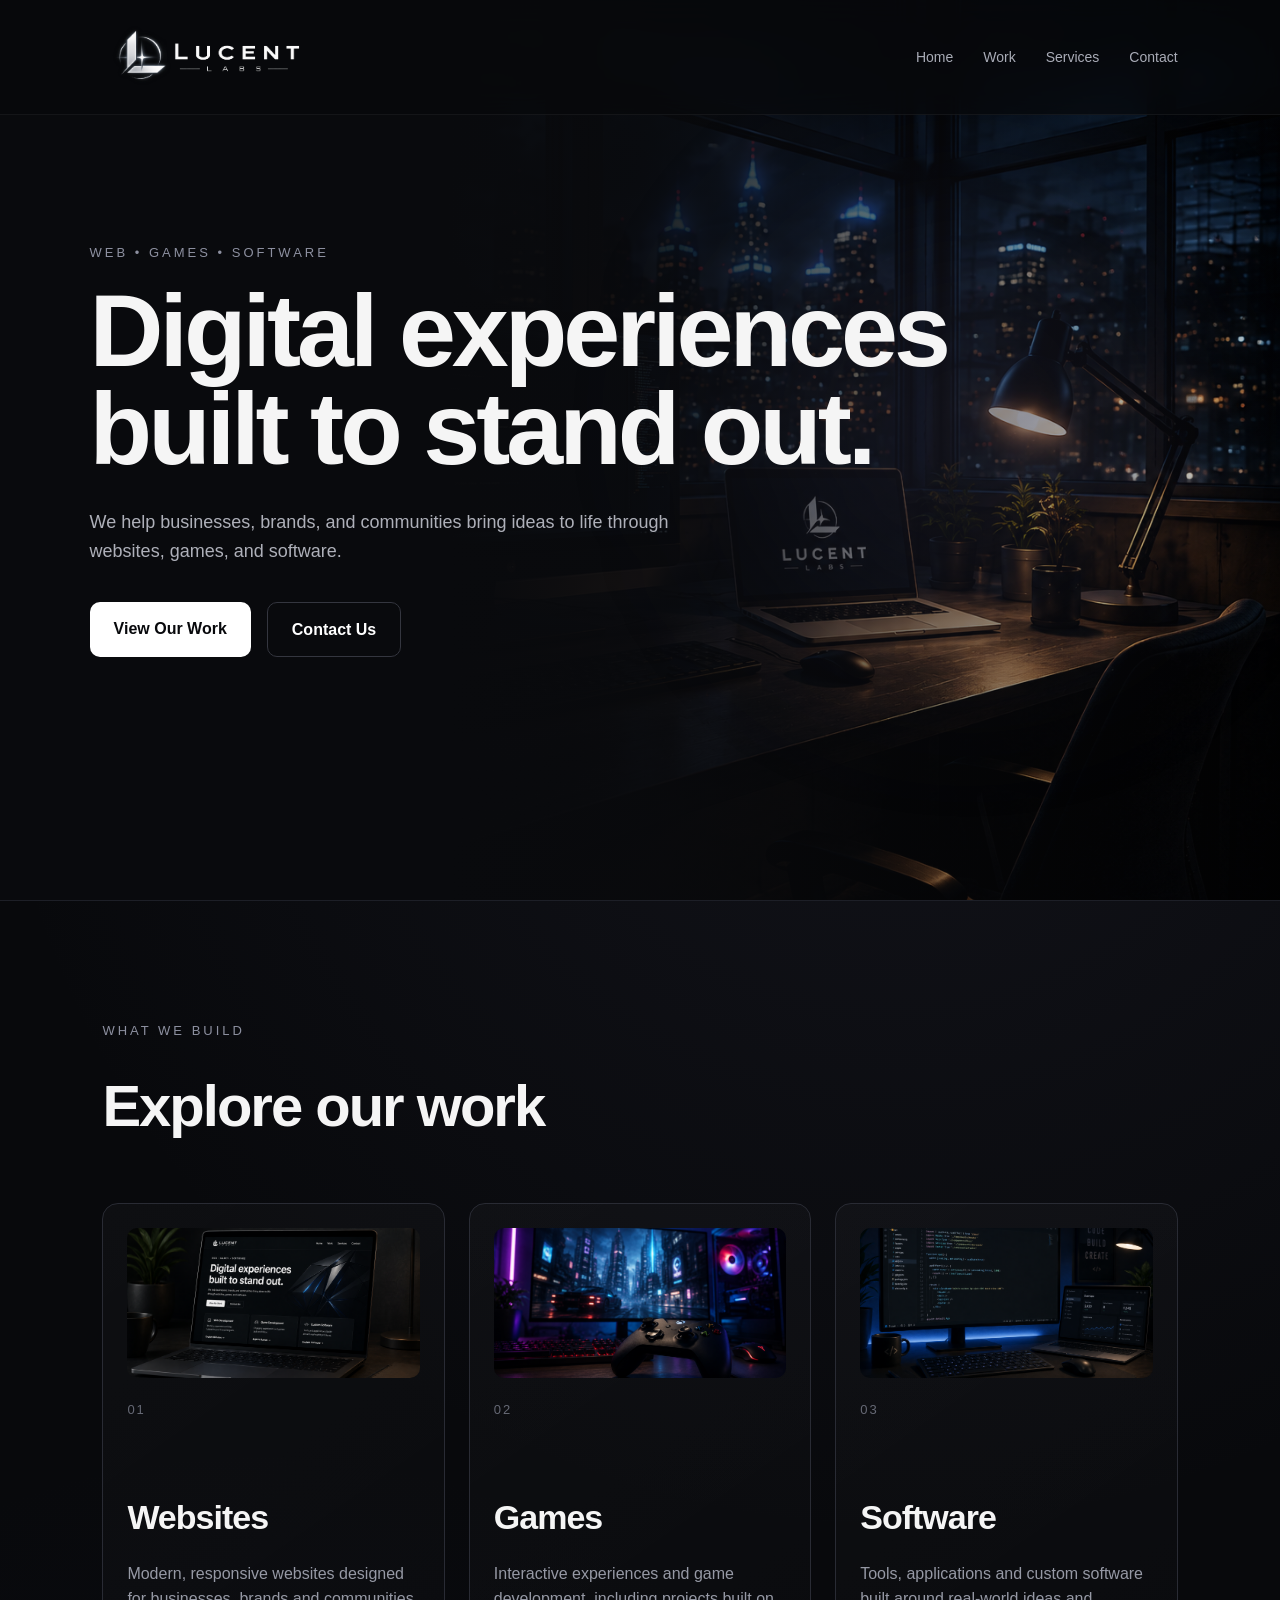
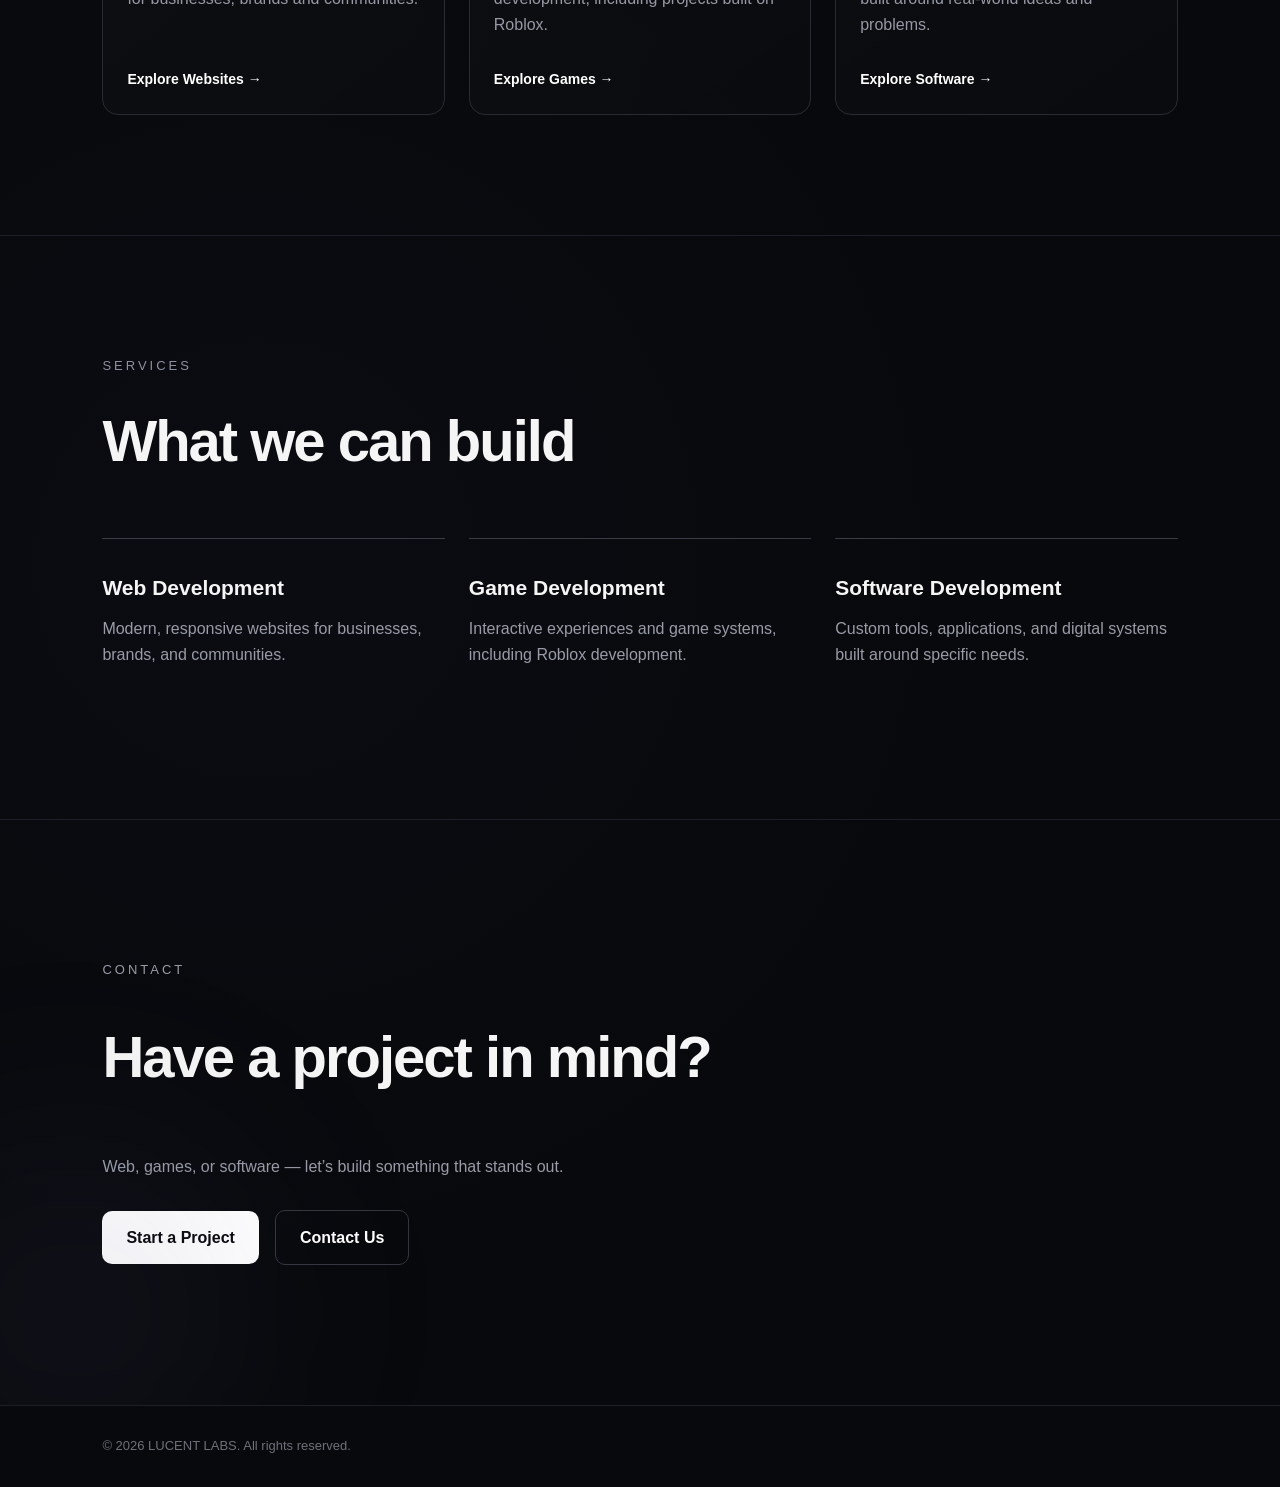
==== commit d8775333: "Added discord webhook" ====
--- a/index.html
+++ b/index.html
@@ -33,10 +33,12 @@
             href="index.html"
             class="brand-logo"
         >
+
             <img
                 src="images/lucent-logo.png"
                 alt="Lucent Labs"
             >
+
         </a>
 
 
@@ -501,12 +503,23 @@
             that stands out.
         </p>
 
-        <a
-            href="contact.html"
-            class="button primary-button"
-        >
-            Start a Project
-        </a>
+       <div class="contact-buttons">
+
+    <a
+        href="start-project.html"
+        class="button primary-button"
+    >
+        Start a Project
+    </a>
+
+    <a
+        href="contact.html"
+        class="button secondary-button"
+    >
+        Contact Us
+    </a>
+
+</div>
 
     </section>
 
--- a/style.css
+++ b/style.css
@@ -61,12 +61,15 @@
     padding: 22px 8%;
 
     display: flex;
+
     align-items: center;
+
     justify-content: space-between;
 
     position: fixed;
 
     top: 0;
+
     left: 0;
 
     background:
@@ -79,7 +82,8 @@
         blur(16px);
 
     border-bottom:
-        1px solid rgba(255, 255, 255, 0.05);
+        1px solid
+        rgba(255, 255, 255, 0.05);
 
     z-index: 1000;
 }
@@ -91,6 +95,7 @@
 
 .brand-logo {
     display: flex;
+
     align-items: center;
 
     text-decoration: none;
@@ -109,7 +114,7 @@
 
 
 /* =============================================
-   DESKTOP NAV
+   DESKTOP NAVIGATION
 ============================================= */
 
 .nav-links {
@@ -159,6 +164,7 @@
     min-height: 100vh;
 
     display: flex;
+
     align-items: center;
 
     position: relative;
@@ -192,9 +198,11 @@
     position: absolute;
 
     width: 420px;
+
     height: 420px;
 
     right: 8%;
+
     top: 24%;
 
     background:
@@ -301,7 +309,8 @@
     color: #08090c;
 
     box-shadow:
-        0 0 0 rgba(255,255,255,0);
+        0 0 0
+        rgba(255, 255, 255, 0);
 }
 
 
@@ -311,7 +320,7 @@
 
     box-shadow:
         0 10px 30px
-        rgba(255,255,255,0.10);
+        rgba(255, 255, 255, 0.10);
 }
 
 
@@ -363,7 +372,7 @@
 
 
 /* =============================================
-   PROJECTS
+   PROJECT CARDS
 ============================================= */
 
 .projects {
@@ -384,7 +393,8 @@
     overflow: hidden;
 
     border:
-        1px solid rgba(255,255,255,0.10);
+        1px solid
+        rgba(255,255,255,0.10);
 
     border-radius: 22px;
 
@@ -420,7 +430,10 @@
 .project-image {
     position: relative;
 
-    width: calc(100% - 40px);
+    width:
+        calc(
+            100% - 40px
+        );
 
     height: 310px;
 
@@ -439,6 +452,7 @@
 
 .project-image img {
     width: 100%;
+
     height: 100%;
 
     object-fit: cover;
@@ -730,6 +744,7 @@
     position: absolute;
 
     width: 350px;
+
     height: 350px;
 
     left: -100px;
@@ -754,6 +769,33 @@
     margin-bottom: 30px;
 
     max-width: 520px;
+}
+
+/* =============================================
+   CONTACT BUTTONS
+============================================= */
+
+.contact-buttons {
+    display: flex;
+    align-items: center;
+    gap: 16px;
+    flex-wrap: wrap;
+}
+
+
+@media (max-width: 430px) {
+
+    .contact-buttons {
+        width: 100%;
+        flex-direction: column;
+        align-items: stretch;
+    }
+
+    .contact-buttons .button {
+        width: 100%;
+        text-align: center;
+    }
+
 }
 
 
@@ -812,8 +854,6 @@
 }
 
 
-/* CONTACT CARDS */
-
 .contact-options {
     display: grid;
 
@@ -1027,6 +1067,861 @@
 
 
 /* =============================================
+   PROJECT ENQUIRY
+============================================= */
+
+.project-enquiry {
+    min-height: 100vh;
+
+    padding:
+        165px
+        8%
+        100px;
+
+    background:
+        radial-gradient(
+            circle at 80% 15%,
+            rgba(90,90,140,0.10),
+            transparent 30%
+        ),
+        radial-gradient(
+            circle at 15% 70%,
+            rgba(60,60,100,0.07),
+            transparent 35%
+        ),
+        #08090c;
+}
+
+
+/* =============================================
+   PROJECT HEADER
+============================================= */
+
+.project-enquiry-header {
+    max-width: 950px;
+
+    margin-bottom: 70px;
+}
+
+
+.project-enquiry-header h1 {
+    max-width: 900px;
+
+    margin-bottom: 24px;
+
+    font-size:
+        clamp(
+            50px,
+            7vw,
+            92px
+        );
+
+    line-height: 0.96;
+
+    letter-spacing: -4px;
+}
+
+
+.project-enquiry-header > p:last-child {
+    max-width: 700px;
+
+    color: #9b9eaa;
+
+    font-size: 18px;
+
+    line-height: 1.7;
+}
+
+
+/* =============================================
+   PROJECT PROGRESS
+============================================= */
+
+.project-progress {
+    max-width: 1050px;
+
+    display: grid;
+
+    grid-template-columns:
+        repeat(5, 1fr);
+
+    margin-bottom: 50px;
+
+    border-top:
+        1px solid
+        rgba(255,255,255,0.09);
+}
+
+
+.progress-item {
+    position: relative;
+
+    padding:
+        18px
+        10px
+        0
+        0;
+
+    color:
+        rgba(255,255,255,0.26);
+
+    transition:
+        color 0.25s ease;
+}
+
+
+.progress-item::before {
+    content: "";
+
+    width: 0;
+
+    height: 2px;
+
+    position: absolute;
+
+    top: -1px;
+
+    left: 0;
+
+    background: white;
+
+    transition:
+        width 0.4s ease;
+}
+
+
+.progress-item span {
+    display: block;
+
+    margin-bottom: 7px;
+
+    font-size: 9px;
+
+    letter-spacing: 2px;
+}
+
+
+.progress-item p {
+    font-size: 13px;
+
+    font-weight: 600;
+}
+
+
+.progress-item.active {
+    color: white;
+}
+
+
+.progress-item.active::before {
+    width: 100%;
+}
+
+
+.progress-item.complete {
+    color:
+        rgba(255,255,255,0.62);
+}
+
+
+.progress-item.complete::before {
+    width: 100%;
+
+    background:
+        rgba(255,255,255,0.35);
+}
+
+
+/* =============================================
+   PROJECT FORM
+============================================= */
+
+.project-form {
+    max-width: 1050px;
+
+    padding: 48px;
+
+    border:
+        1px solid
+        rgba(255,255,255,0.09);
+
+    border-radius: 24px;
+
+    background:
+        linear-gradient(
+            145deg,
+            rgba(255,255,255,0.035),
+            rgba(255,255,255,0.008)
+        ),
+        #0d0e12;
+
+    box-shadow:
+        0 40px 100px
+        rgba(0,0,0,0.22);
+}
+
+
+/* =============================================
+   FORM STEPS
+============================================= */
+
+.form-step {
+    display: none;
+}
+
+
+.form-step.active {
+    display: block;
+
+    animation:
+        projectStepIn
+        0.45s
+        cubic-bezier(
+            0.22,
+            1,
+            0.36,
+            1
+        );
+}
+
+
+@keyframes projectStepIn {
+
+    from {
+        opacity: 0;
+
+        transform:
+            translateX(18px);
+    }
+
+    to {
+        opacity: 1;
+
+        transform:
+            translateX(0);
+    }
+
+}
+
+
+/* =============================================
+   FORM STEP HEADING
+============================================= */
+
+.form-step-heading {
+    max-width: 700px;
+
+    margin-bottom: 45px;
+}
+
+
+.form-step-heading > span {
+    display: block;
+
+    margin-bottom: 12px;
+
+    color: #686b76;
+
+    font-size: 10px;
+
+    letter-spacing: 2.5px;
+}
+
+
+.form-step-heading h2 {
+    margin-bottom: 15px;
+
+    font-size:
+        clamp(
+            34px,
+            4vw,
+            52px
+        );
+
+    letter-spacing: -2px;
+
+    line-height: 1.05;
+}
+
+
+.form-step-heading p {
+    color: #9295a0;
+
+    line-height: 1.7;
+}
+
+
+/* =============================================
+   PROJECT TYPE CARDS
+============================================= */
+
+.project-type-grid {
+    display: grid;
+
+    grid-template-columns:
+        repeat(2, 1fr);
+
+    gap: 16px;
+}
+
+
+.project-type-card {
+    min-height: 220px;
+
+    padding: 28px;
+
+    position: relative;
+
+    display: flex;
+
+    flex-direction: column;
+
+    border:
+        1px solid
+        rgba(255,255,255,0.09);
+
+    border-radius: 16px;
+
+    background:
+        rgba(255,255,255,0.012);
+
+    cursor: pointer;
+
+    transition:
+        transform 0.25s ease,
+        border-color 0.25s ease,
+        background 0.25s ease,
+        box-shadow 0.25s ease;
+}
+
+
+.project-type-card:hover {
+    transform:
+        translateY(-4px);
+
+    border-color:
+        rgba(255,255,255,0.24);
+
+    background:
+        rgba(255,255,255,0.025);
+}
+
+
+.project-type-card:has(input:checked) {
+    border-color:
+        rgba(255,255,255,0.65);
+
+    background:
+        rgba(255,255,255,0.055);
+
+    box-shadow:
+        0 0 0 1px
+        rgba(255,255,255,0.08);
+}
+
+
+.project-type-card input {
+    position: absolute;
+
+    opacity: 0;
+
+    pointer-events: none;
+}
+
+
+.project-type-number {
+    margin-bottom: 55px;
+
+    color: #626570;
+
+    font-size: 10px;
+
+    letter-spacing: 2px;
+}
+
+
+.project-type-card strong {
+    margin-bottom: 10px;
+
+    font-size: 24px;
+}
+
+
+.project-type-card p {
+    max-width: 360px;
+
+    color: #8f929d;
+
+    font-size: 14px;
+
+    line-height: 1.6;
+}
+
+
+/* =============================================
+   FORM FIELDS
+============================================= */
+
+.form-fields {
+    display: grid;
+
+    gap: 25px;
+}
+
+
+.form-group {
+    display: flex;
+
+    flex-direction: column;
+
+    gap: 10px;
+}
+
+
+.form-group label {
+    color: #d8d9df;
+
+    font-size: 13px;
+
+    font-weight: 600;
+}
+
+
+.form-group label span {
+    margin-left: 6px;
+
+    color: #666975;
+
+    font-weight: 400;
+}
+
+
+.form-group input,
+.form-group textarea,
+.form-group select {
+    width: 100%;
+
+    padding:
+        16px
+        18px;
+
+    border:
+        1px solid
+        rgba(255,255,255,0.10);
+
+    border-radius: 11px;
+
+    outline: none;
+
+    background: #101116;
+
+    color: white;
+
+    font: inherit;
+
+    transition:
+        border-color 0.2s ease,
+        background 0.2s ease,
+        box-shadow 0.2s ease;
+}
+
+
+.form-group textarea {
+    min-height: 150px;
+
+    resize: vertical;
+}
+
+
+.form-group input::placeholder,
+.form-group textarea::placeholder {
+    color: #525560;
+}
+
+
+.form-group input:focus,
+.form-group textarea:focus,
+.form-group select:focus {
+    border-color:
+        rgba(255,255,255,0.38);
+
+    background: #121319;
+
+    box-shadow:
+        0 0 0 4px
+        rgba(255,255,255,0.025);
+}
+
+
+.form-group select {
+    cursor: pointer;
+}
+
+
+.form-group select option {
+    background: #101116;
+
+    color: white;
+}
+
+
+.form-group small {
+    color: #666975;
+
+    font-size: 11px;
+}
+
+
+/* =============================================
+   CHECKBOX
+============================================= */
+
+.form-checkbox {
+    display: flex;
+
+    align-items: flex-start;
+
+    gap: 13px;
+
+    margin-top: 10px;
+
+    color: #8f929d;
+
+    font-size: 13px;
+
+    line-height: 1.6;
+
+    cursor: pointer;
+}
+
+
+.form-checkbox input {
+    width: 17px;
+
+    height: 17px;
+
+    margin-top: 2px;
+
+    accent-color: white;
+}
+
+
+/* =============================================
+   PROJECT NOTE
+============================================= */
+
+.project-note {
+    margin-top: 30px;
+
+    padding: 22px;
+
+    display: grid;
+
+    grid-template-columns:
+        80px
+        1fr;
+
+    gap: 20px;
+
+    border:
+        1px solid
+        rgba(255,255,255,0.08);
+
+    border-radius: 12px;
+
+    background:
+        rgba(255,255,255,0.018);
+}
+
+
+.project-note span {
+    color: #666975;
+
+    font-size: 9px;
+
+    letter-spacing: 2px;
+}
+
+
+.project-note p {
+    color: #8f929d;
+
+    font-size: 13px;
+
+    line-height: 1.7;
+}
+
+
+/* =============================================
+   FORM ACTIONS
+============================================= */
+
+.form-actions {
+    margin-top: 50px;
+
+    padding-top: 28px;
+
+    display: flex;
+
+    align-items: center;
+
+    justify-content:
+        space-between;
+
+    gap: 15px;
+
+    border-top:
+        1px solid
+        rgba(255,255,255,0.07);
+}
+
+
+.form-actions button {
+    border: none;
+
+    cursor: pointer;
+}
+
+
+.form-actions .secondary-button {
+    background: transparent;
+}
+
+
+.form-actions button:disabled {
+    opacity: 0.55;
+
+    cursor: not-allowed;
+
+    transform: none;
+}
+
+
+/* =============================================
+   PROJECT REVIEW
+============================================= */
+
+.project-review {
+    display: grid;
+
+    grid-template-columns:
+        repeat(2, 1fr);
+
+    gap: 16px;
+}
+
+
+.review-item {
+    min-height: 125px;
+
+    padding: 22px;
+
+    border:
+        1px solid
+        rgba(255,255,255,0.08);
+
+    border-radius: 12px;
+
+    background:
+        rgba(255,255,255,0.015);
+}
+
+
+.review-item.wide {
+    grid-column:
+        1 / -1;
+}
+
+
+.review-item span {
+    display: block;
+
+    margin-bottom: 10px;
+
+    color: #646772;
+
+    font-size: 9px;
+
+    letter-spacing: 2px;
+}
+
+
+.review-item strong,
+.review-item p {
+    color: #e6e7eb;
+
+    font-size: 14px;
+
+    line-height: 1.7;
+
+    overflow-wrap: anywhere;
+}
+
+
+.review-item p {
+    white-space: pre-wrap;
+}
+
+
+/* =============================================
+   FORM ERROR
+============================================= */
+
+.form-error {
+    display: none;
+
+    margin-top: 22px;
+
+    padding: 15px 17px;
+
+    border:
+        1px solid
+        rgba(255,100,100,0.24);
+
+    border-radius: 10px;
+
+    background:
+        rgba(150,40,40,0.08);
+
+    color: #d9a1a1;
+
+    font-size: 13px;
+}
+
+
+.form-error.active {
+    display: block;
+}
+
+
+/* =============================================
+   PROJECT SUCCESS
+============================================= */
+
+.project-success {
+    max-width: 850px;
+
+    display: none;
+
+    padding:
+        70px
+        0;
+}
+
+
+.project-success.active {
+    display: block;
+
+    animation:
+        projectStepIn
+        0.55s
+        ease;
+}
+
+
+.success-icon {
+    width: 60px;
+
+    height: 60px;
+
+    margin-bottom: 35px;
+
+    display: flex;
+
+    align-items: center;
+
+    justify-content: center;
+
+    border:
+        1px solid
+        rgba(255,255,255,0.20);
+
+    border-radius: 50%;
+
+    background:
+        rgba(255,255,255,0.04);
+
+    color: white;
+
+    font-size: 21px;
+}
+
+
+.project-success h2 {
+    max-width: 700px;
+
+    margin-bottom: 20px;
+
+    font-size:
+        clamp(
+            42px,
+            5vw,
+            70px
+        );
+
+    line-height: 1;
+
+    letter-spacing: -3px;
+}
+
+
+.project-success > p:not(.section-label) {
+    max-width: 620px;
+
+    margin-bottom: 40px;
+
+    color: #9497a2;
+
+    font-size: 17px;
+
+    line-height: 1.7;
+}
+
+
+.project-reference {
+    max-width: 500px;
+
+    margin-bottom: 40px;
+
+    padding: 22px;
+
+    display: flex;
+
+    align-items: center;
+
+    justify-content:
+        space-between;
+
+    gap: 20px;
+
+    border:
+        1px solid
+        rgba(255,255,255,0.08);
+
+    border-radius: 12px;
+
+    background:
+        rgba(255,255,255,0.02);
+}
+
+
+.project-reference span {
+    color: #666975;
+
+    font-size: 9px;
+
+    letter-spacing: 2px;
+}
+
+
+.project-reference strong {
+    font-size: 18px;
+
+    letter-spacing: 1px;
+}
+
+
+/* =============================================
    MOBILE
 ============================================= */
 
@@ -1057,11 +1952,12 @@
 
 
     /* -----------------------------------------
-       HAMBURGER BUTTON
+       HAMBURGER
     ------------------------------------------ */
 
     .mobile-menu-button {
         width: 48px;
+
         height: 48px;
 
         display: flex;
@@ -1118,8 +2014,6 @@
             opacity 0.3s ease;
     }
 
-
-    /* Hamburger turns into X */
 
     .mobile-menu-button.active
     span:nth-child(1) {
@@ -1187,13 +2081,14 @@
 
 
     /* -----------------------------------------
-       SIDE MENU
+       MOBILE SIDE MENU
     ------------------------------------------ */
 
     .mobile-menu {
         position: fixed;
 
         top: 0;
+
         right: 0;
 
         width:
@@ -1203,6 +2098,7 @@
             );
 
         height: 100vh;
+
         height: 100dvh;
 
         padding:
@@ -1263,10 +2159,6 @@
     }
 
 
-    /* -----------------------------------------
-       MOBILE MENU HEADER
-    ------------------------------------------ */
-
     .mobile-menu-top {
         display: flex;
 
@@ -1307,6 +2199,7 @@
 
     .mobile-menu-close {
         width: 42px;
+
         height: 42px;
 
         display: flex;
@@ -1330,10 +2223,6 @@
         cursor: pointer;
     }
 
-
-    /* -----------------------------------------
-       MOBILE MENU LINKS
-    ------------------------------------------ */
 
     .mobile-menu-nav {
         margin-top: 18px;
@@ -1397,10 +2286,6 @@
             rgba(255,255,255,0.025);
     }
 
-
-    /* -----------------------------------------
-       MOBILE MENU FOOTER
-    ------------------------------------------ */
 
     .mobile-menu-footer {
         margin-top: auto;
@@ -1532,7 +2417,10 @@
 
 
     .project-image {
-        width: calc(100% - 24px);
+        width:
+            calc(
+                100% - 24px
+            );
 
         height: 220px;
 
@@ -1577,6 +2465,127 @@
 
 
     /* -----------------------------------------
+       PROJECT ENQUIRY
+    ------------------------------------------ */
+
+    .project-enquiry {
+        padding:
+            125px
+            20px
+            70px;
+    }
+
+
+    .project-enquiry-header {
+        margin-bottom: 45px;
+    }
+
+
+    .project-enquiry-header h1 {
+        font-size:
+            clamp(
+                45px,
+                13vw,
+                62px
+            );
+
+        letter-spacing: -2.5px;
+    }
+
+
+    .project-enquiry-header > p:last-child {
+        font-size: 15px;
+    }
+
+
+    .project-progress {
+        overflow-x: auto;
+
+        grid-template-columns:
+            repeat(
+                5,
+                minmax(
+                    75px,
+                    1fr
+                )
+            );
+
+        scrollbar-width: none;
+    }
+
+
+    .project-progress::-webkit-scrollbar {
+        display: none;
+    }
+
+
+    .progress-item p {
+        font-size: 11px;
+    }
+
+
+    .project-form {
+        padding:
+            30px
+            20px;
+
+        border-radius: 18px;
+    }
+
+
+    .project-type-grid {
+        grid-template-columns:
+            1fr;
+    }
+
+
+    .project-type-card {
+        min-height: 180px;
+    }
+
+
+    .project-type-number {
+        margin-bottom: 35px;
+    }
+
+
+    .project-review {
+        grid-template-columns:
+            1fr;
+    }
+
+
+    .review-item.wide {
+        grid-column: auto;
+    }
+
+
+    .project-note {
+        grid-template-columns:
+            1fr;
+
+        gap: 7px;
+    }
+
+
+    .form-actions {
+        align-items: stretch;
+    }
+
+
+    .form-actions .button {
+        text-align: center;
+    }
+
+
+    .project-reference {
+        align-items: flex-start;
+
+        flex-direction: column;
+    }
+
+
+    /* -----------------------------------------
        FOOTER
     ------------------------------------------ */
 
@@ -1609,6 +2618,7 @@
 
     .mobile-menu-button {
         width: 44px;
+
         height: 44px;
     }
 
@@ -1617,6 +2627,7 @@
         width: 92vw;
 
         padding-left: 22px;
+
         padding-right: 22px;
     }
 
@@ -1633,6 +2644,7 @@
 
     .hero {
         padding-left: 20px;
+
         padding-right: 20px;
     }
 
@@ -1656,4 +2668,19 @@
         text-align: center;
     }
 
+
+    .form-actions {
+        flex-direction: column-reverse;
+    }
+
+
+    .form-actions > span {
+        display: none;
+    }
+
+
+    .form-actions button {
+        width: 100%;
+    }
+
 }
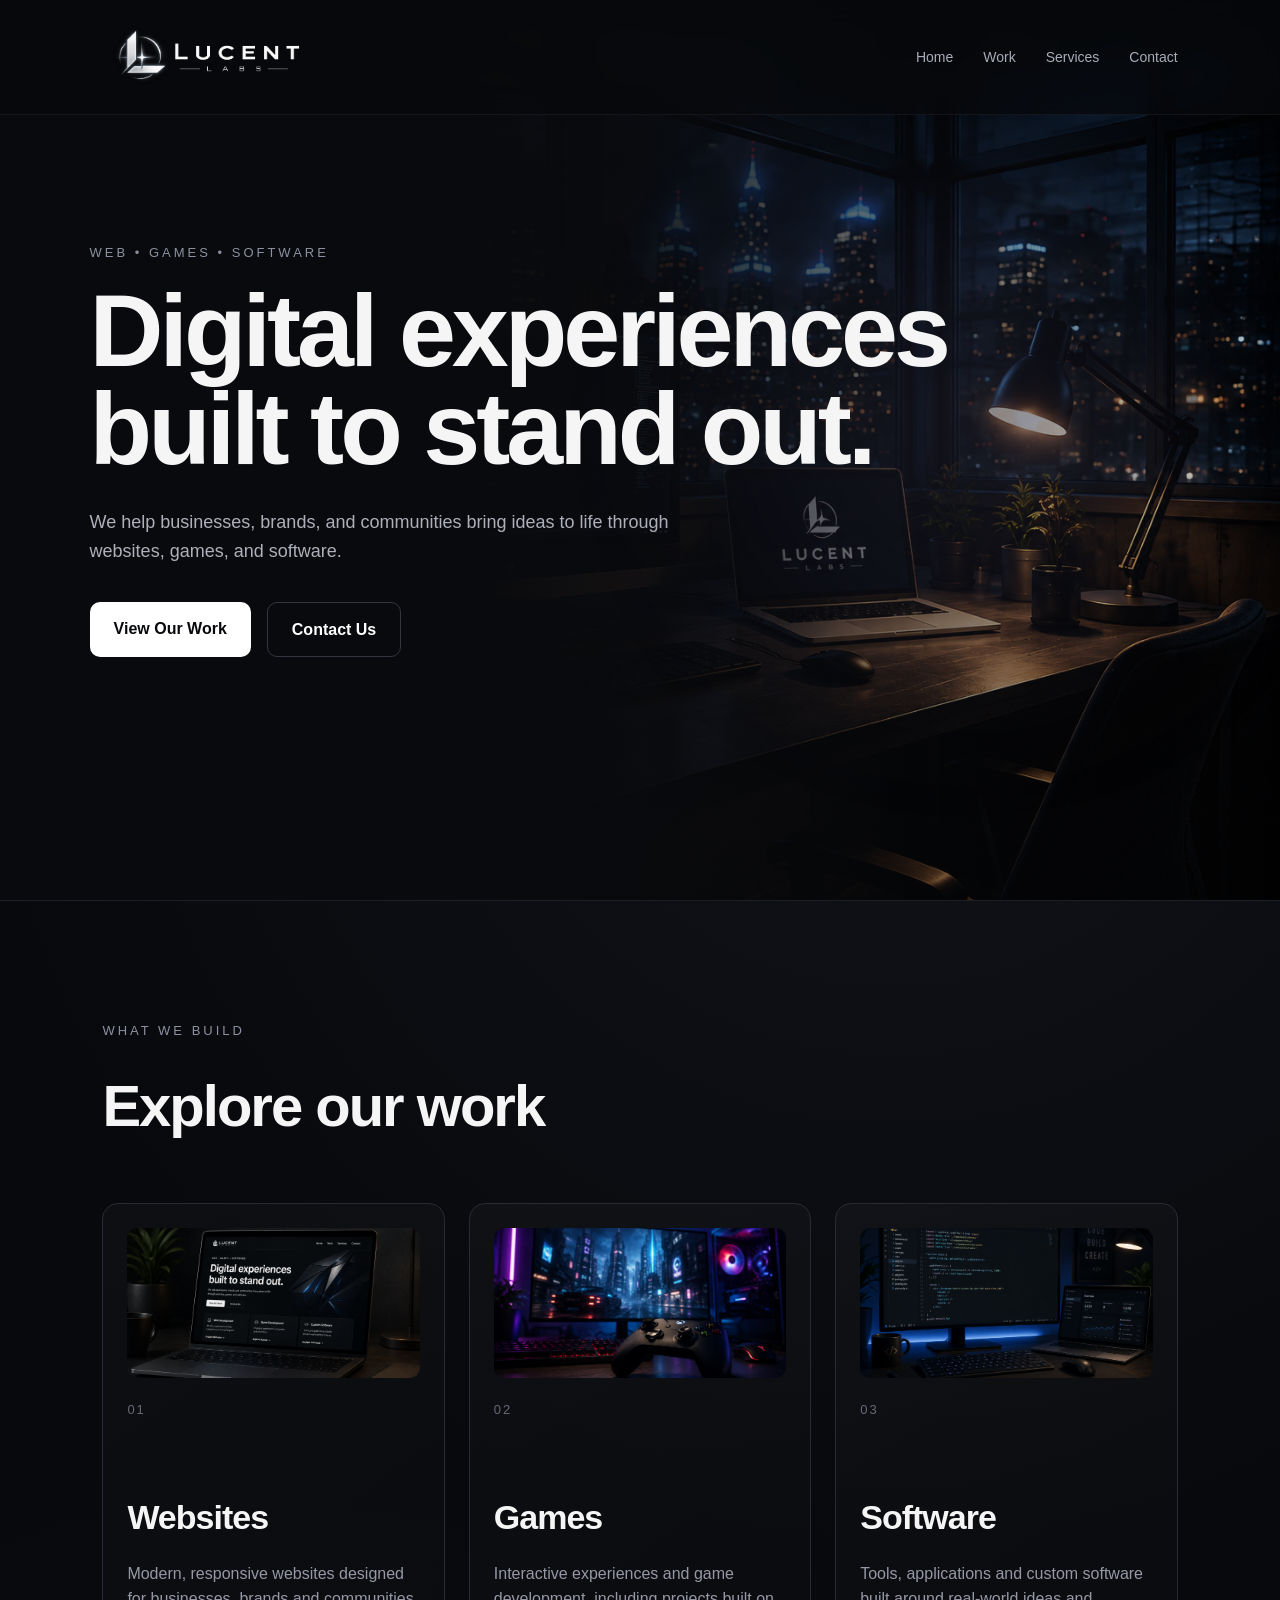
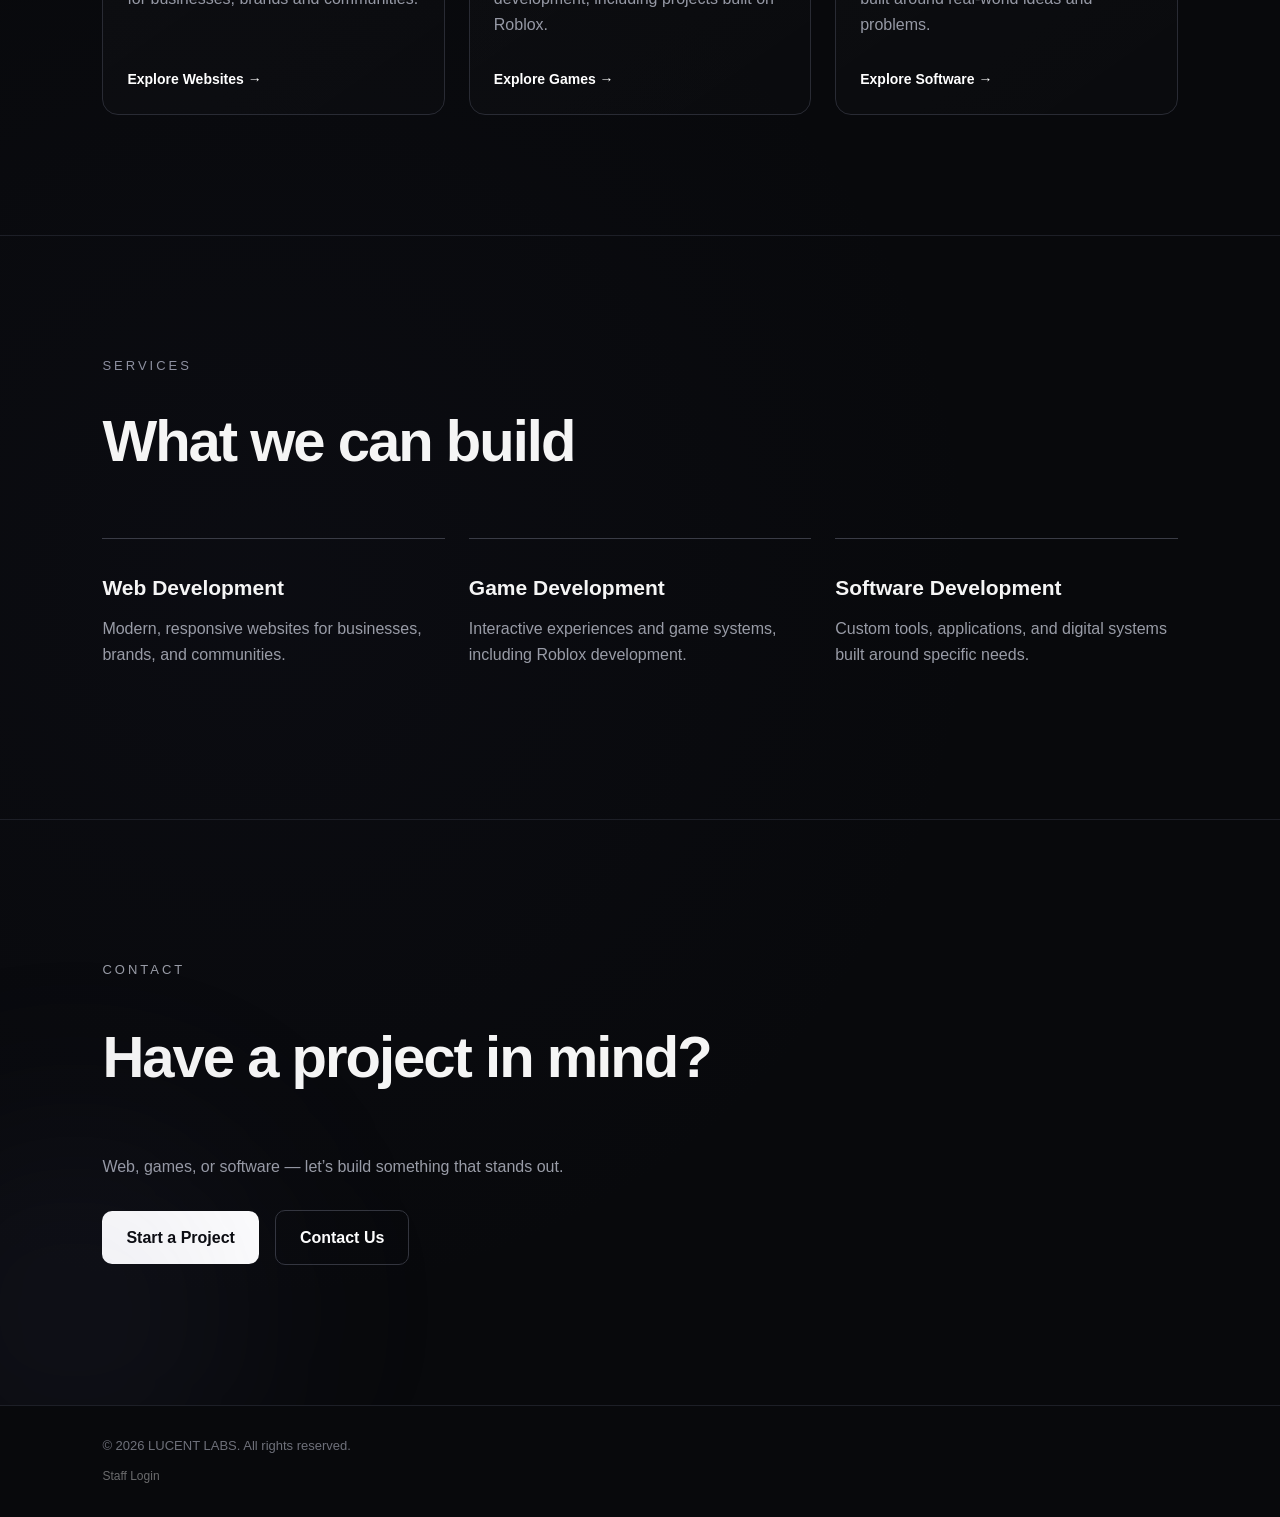
==== commit dfda5b01: "admin site update" ====
--- a/index.html
+++ b/index.html
@@ -528,13 +528,20 @@
          FOOTER
     ========================================== -->
 
-    <footer>
-
-        <p>
-            © 2026 LUCENT LABS. All rights reserved.
-        </p>
-
-    </footer>
+   <footer>
+
+    <p>
+        © 2026 LUCENT LABS. All rights reserved.
+    </p>
+
+    <a
+        href="/admin/"
+        class="staff-login-link"
+    >
+        Staff Login
+    </a>
+
+</footer>
 
 
     <script src="script.js"></script>
--- a/style.css
+++ b/style.css
@@ -2683,4 +2683,25 @@
         width: 100%;
     }
 
+}
+
+/* ========================================
+   STAFF LOGIN
+======================================== */
+
+.staff-login-link {
+    display: inline-block;
+    margin-top: 10px;
+
+    color: rgba(255, 255, 255, 0.4);
+    font-size: 12px;
+    text-decoration: none;
+
+    transition:
+        color 0.2s ease,
+        opacity 0.2s ease;
+}
+
+.staff-login-link:hover {
+    color: rgba(255, 255, 255, 0.9);
 }
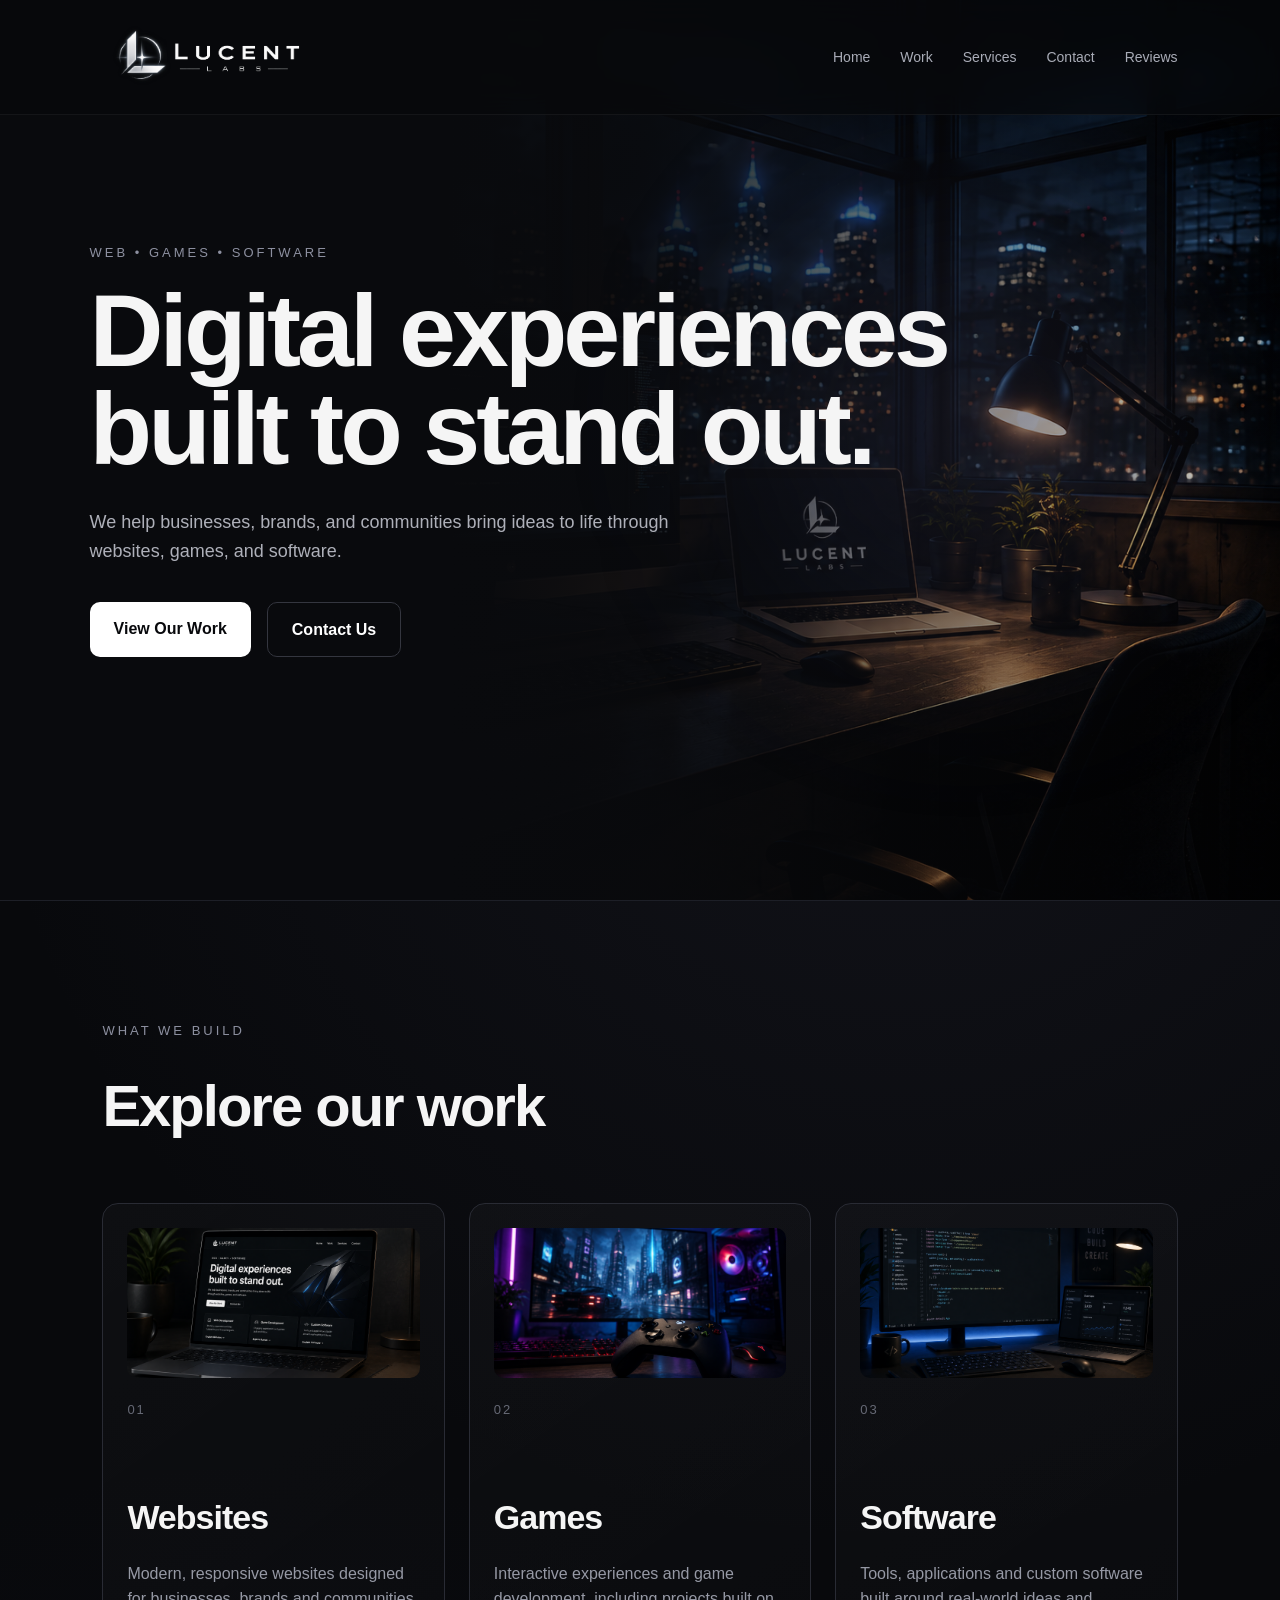
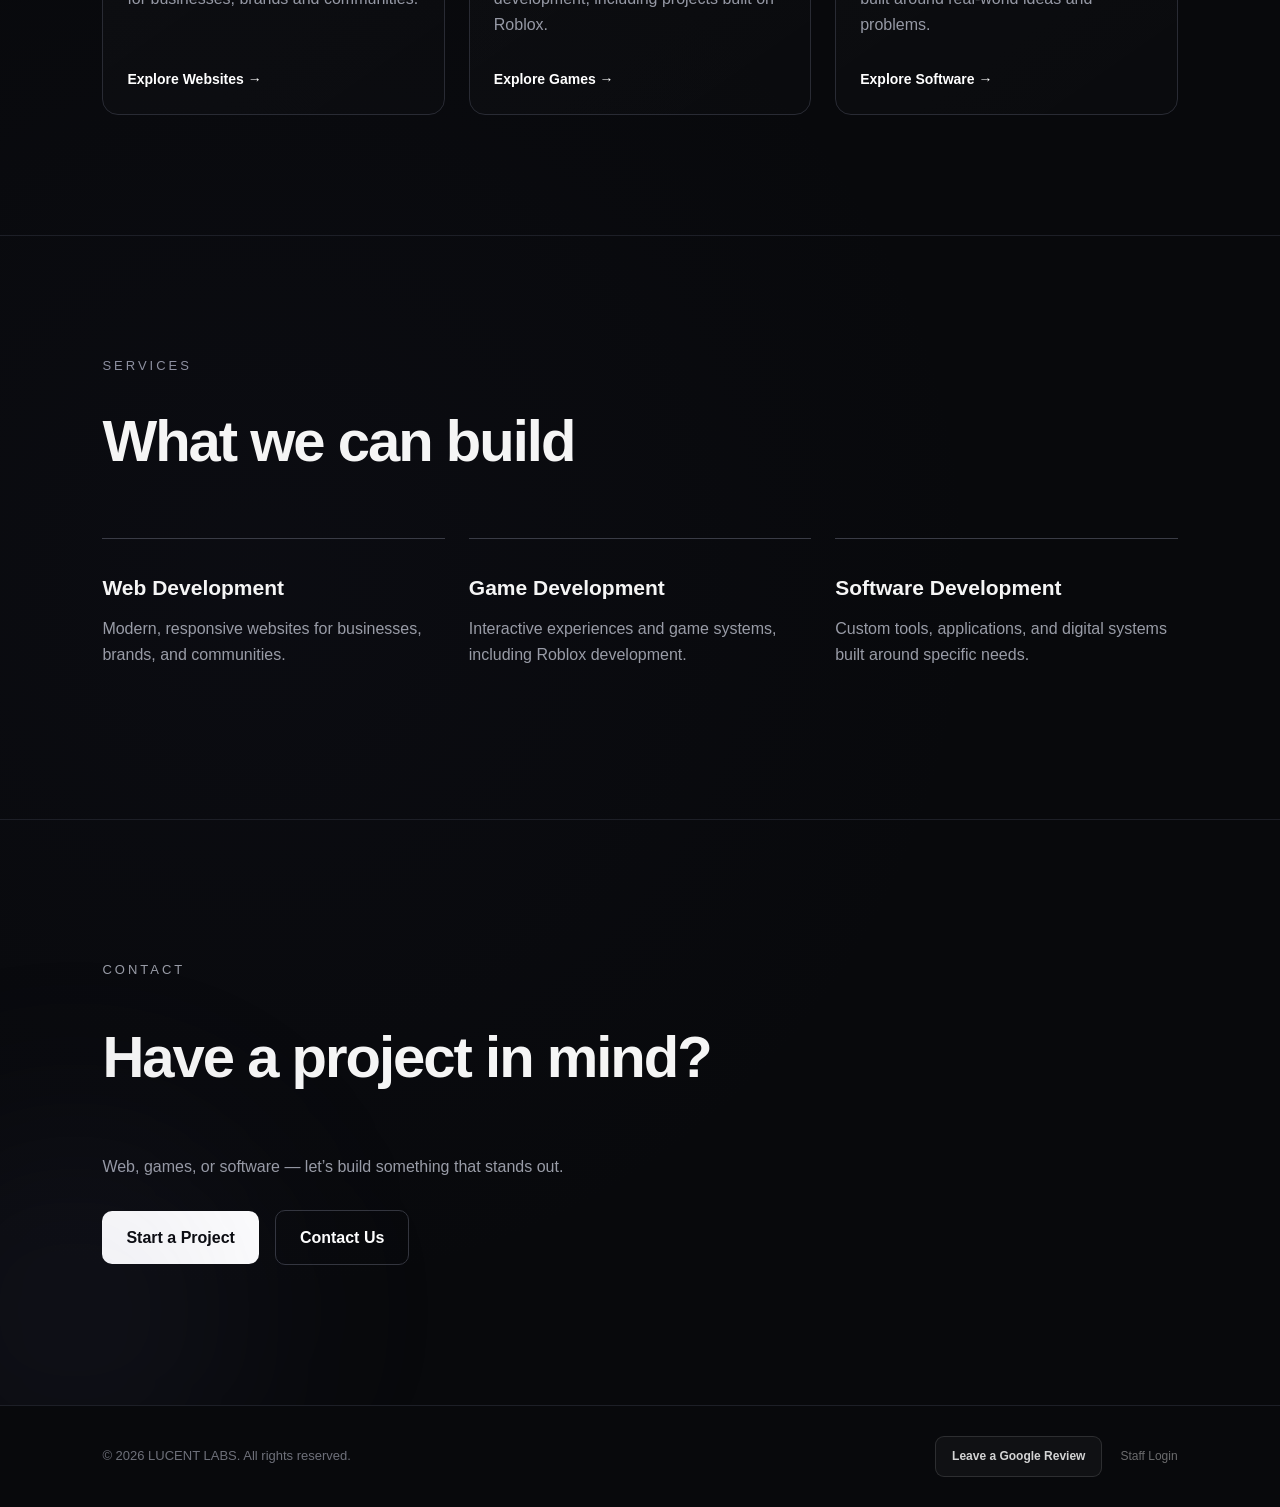
==== commit 06514f55: "google review update" ====
--- a/index.html
+++ b/index.html
@@ -60,6 +60,14 @@
 
             <a href="#contact">
                 Contact
+            </a>
+
+            <a
+                href="https://g.page/r/CYPL7kYUs7mAEBM/review"
+                target="_blank"
+                rel="noopener noreferrer"
+            >
+                Reviews
             </a>
 
         </div>
@@ -221,6 +229,23 @@
 
             </a>
 
+
+            <a
+                href="https://g.page/r/CYPL7kYUs7mAEBM/review"
+                target="_blank"
+                rel="noopener noreferrer"
+            >
+
+                <span>
+                    08
+                </span>
+
+                <strong>
+                    Reviews
+                </strong>
+
+            </a>
+
         </nav>
 
 
@@ -503,23 +528,23 @@
             that stands out.
         </p>
 
-       <div class="contact-buttons">
-
-    <a
-        href="start-project.html"
-        class="button primary-button"
-    >
-        Start a Project
-    </a>
-
-    <a
-        href="contact.html"
-        class="button secondary-button"
-    >
-        Contact Us
-    </a>
-
-</div>
+        <div class="contact-buttons">
+
+            <a
+                href="start-project.html"
+                class="button primary-button"
+            >
+                Start a Project
+            </a>
+
+            <a
+                href="contact.html"
+                class="button secondary-button"
+            >
+                Contact Us
+            </a>
+
+        </div>
 
     </section>
 
@@ -528,20 +553,29 @@
          FOOTER
     ========================================== -->
 
-   <footer>
-
-    <p>
-        © 2026 LUCENT LABS. All rights reserved.
-    </p>
-
-    <a
-        href="/admin/"
-        class="staff-login-link"
-    >
-        Staff Login
-    </a>
-
-</footer>
+    <footer>
+
+        <p>
+            © 2026 LUCENT LABS. All rights reserved.
+        </p>
+
+        <a
+            href="https://g.page/r/CYPL7kYUs7mAEBM/review"
+            class="review-link"
+            target="_blank"
+            rel="noopener noreferrer"
+        >
+            Leave a Google Review
+        </a>
+
+        <a
+            href="/admin/"
+            class="staff-login-link"
+        >
+            Staff Login
+        </a>
+
+    </footer>
 
 
     <script src="script.js"></script>
--- a/style.css
+++ b/style.css
@@ -2704,4 +2704,174 @@
 
 .staff-login-link:hover {
     color: rgba(255, 255, 255, 0.9);
+}
+
+/* ========================================
+   FOOTER REVIEW LINK
+======================================== */
+
+footer {
+    display: flex;
+    align-items: center;
+    justify-content: space-between;
+    gap: 18px;
+    flex-wrap: wrap;
+}
+
+
+footer p {
+    margin-right: auto;
+}
+
+
+/* GOOGLE REVIEW LINK */
+
+.review-link {
+    display: inline-flex;
+
+    align-items: center;
+    justify-content: center;
+
+    padding:
+        10px
+        16px;
+
+    border:
+        1px solid
+        rgba(255, 255, 255, 0.12);
+
+    border-radius: 9px;
+
+    background:
+        rgba(255, 255, 255, 0.035);
+
+    color:
+        rgba(255, 255, 255, 0.82);
+
+    font-size: 12px;
+
+    font-weight: 600;
+
+    text-decoration: none;
+
+    transition:
+        color 0.2s ease,
+        background 0.2s ease,
+        border-color 0.2s ease,
+        transform 0.2s ease;
+}
+
+
+.review-link:hover {
+    color: white;
+
+    background:
+        rgba(255, 255, 255, 0.075);
+
+    border-color:
+        rgba(255, 255, 255, 0.24);
+
+    transform:
+        translateY(-2px);
+}
+
+
+/* STAFF LOGIN */
+
+.staff-login-link {
+    display: inline-flex;
+
+    align-items: center;
+    justify-content: center;
+
+    margin-top: 0;
+
+    color:
+        rgba(255, 255, 255, 0.4);
+
+    font-size: 12px;
+
+    text-decoration: none;
+
+    transition:
+        color 0.2s ease,
+        opacity 0.2s ease;
+}
+
+
+.staff-login-link:hover {
+    color:
+        rgba(255, 255, 255, 0.9);
+}
+
+
+/* ========================================
+   MOBILE FOOTER
+======================================== */
+
+@media (max-width: 800px) {
+
+    footer {
+        padding:
+            28px
+            6%;
+
+        flex-direction: column;
+
+        align-items: stretch;
+
+        gap: 12px;
+    }
+
+
+    footer p {
+        width: 100%;
+
+        margin-right: 0;
+
+        margin-bottom: 8px;
+
+        text-align: center;
+    }
+
+
+    .review-link {
+        width: 100%;
+
+        min-height: 46px;
+
+        text-align: center;
+    }
+
+
+    .staff-login-link {
+        width: 100%;
+
+        min-height: 40px;
+
+        text-align: center;
+    }
+
+}
+
+
+/* ========================================
+   SMALL MOBILE
+======================================== */
+
+@media (max-width: 430px) {
+
+    .review-link {
+        padding:
+            12px
+            14px;
+
+        font-size: 12px;
+    }
+
+
+    .staff-login-link {
+        font-size: 11px;
+    }
+
 }
